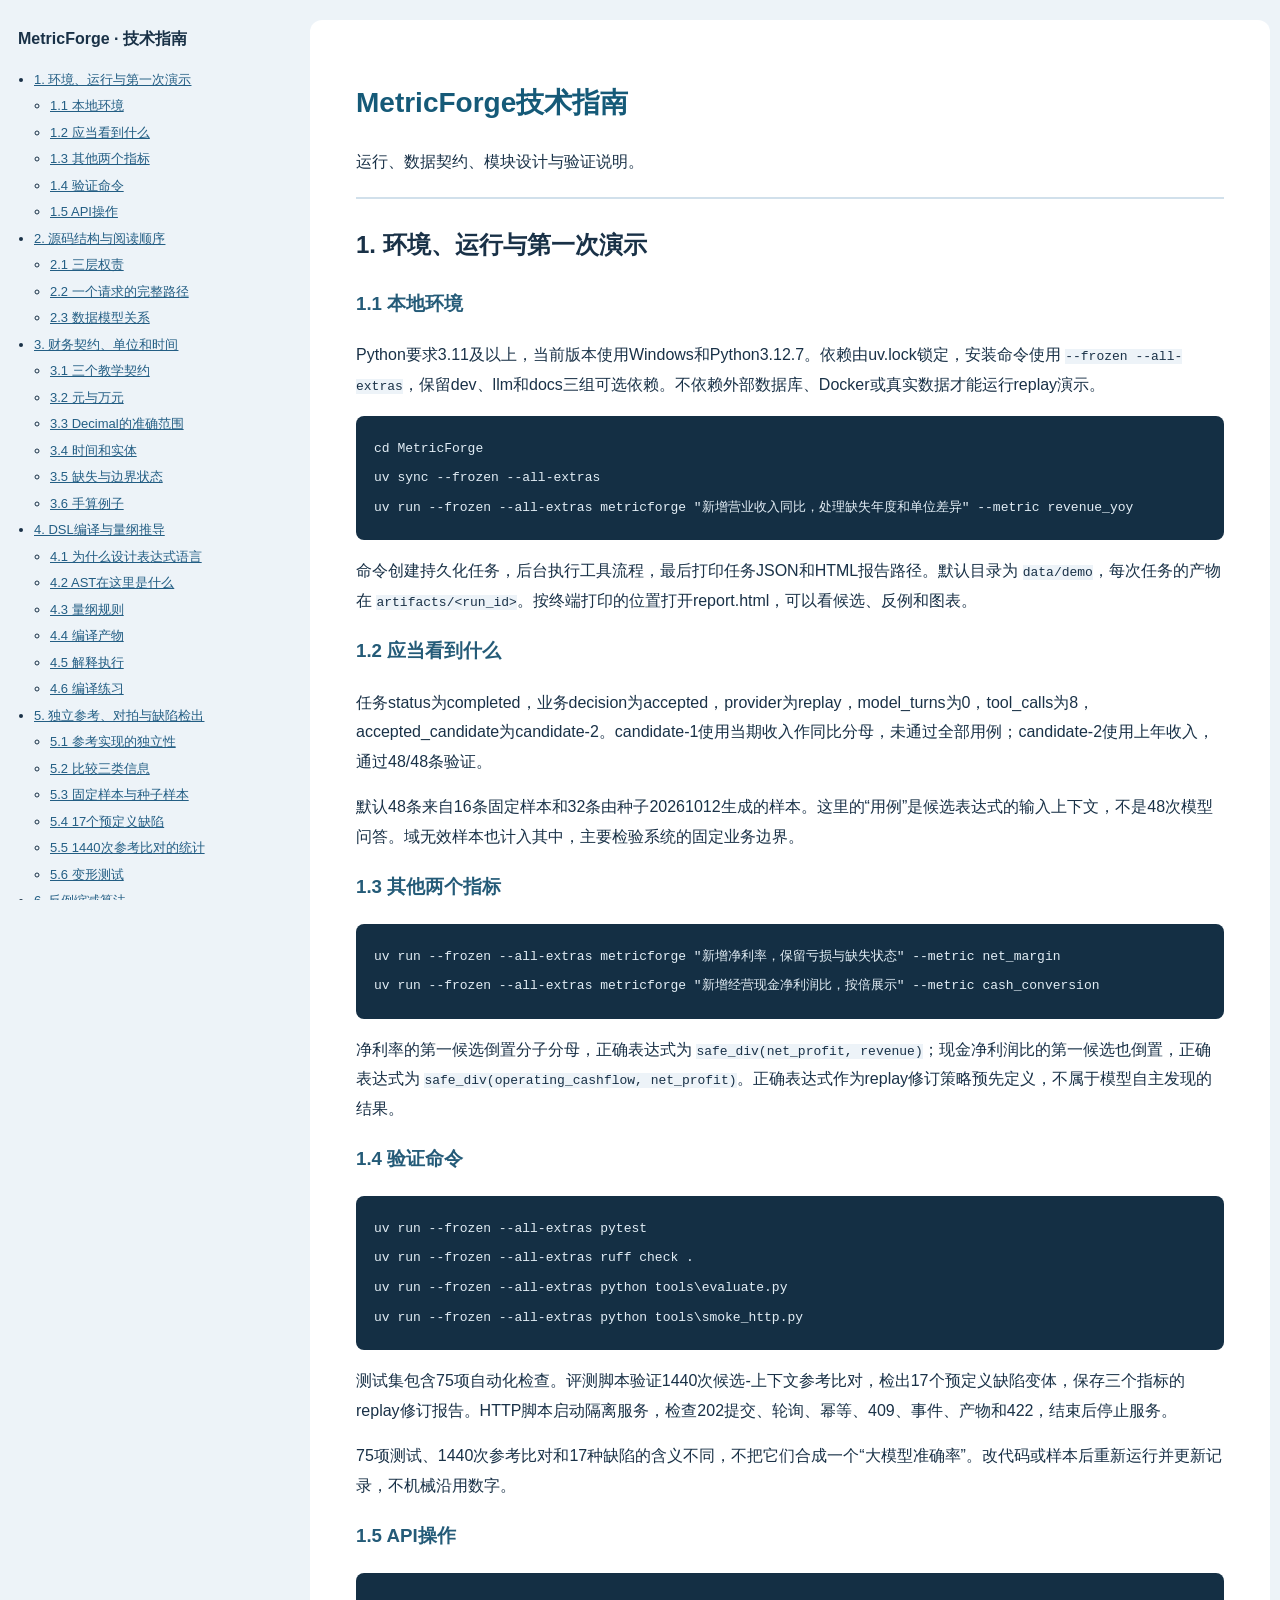
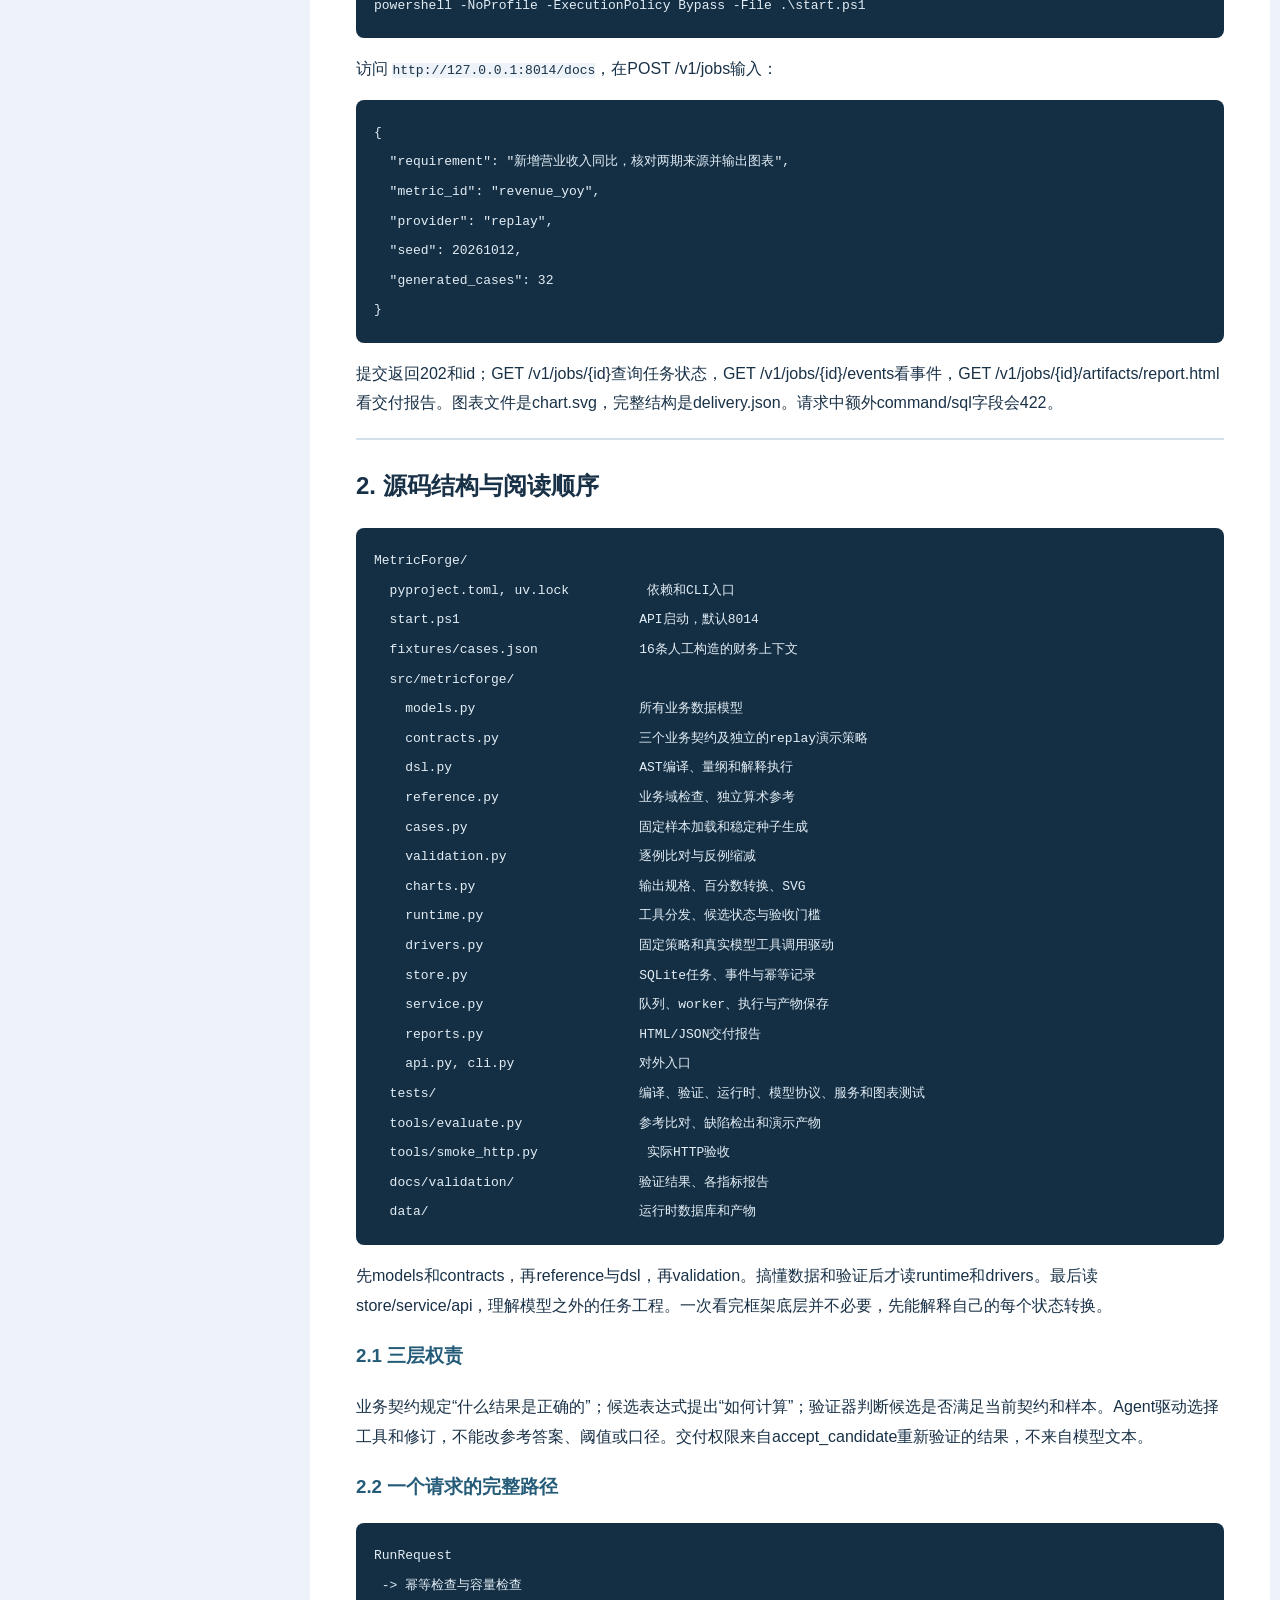
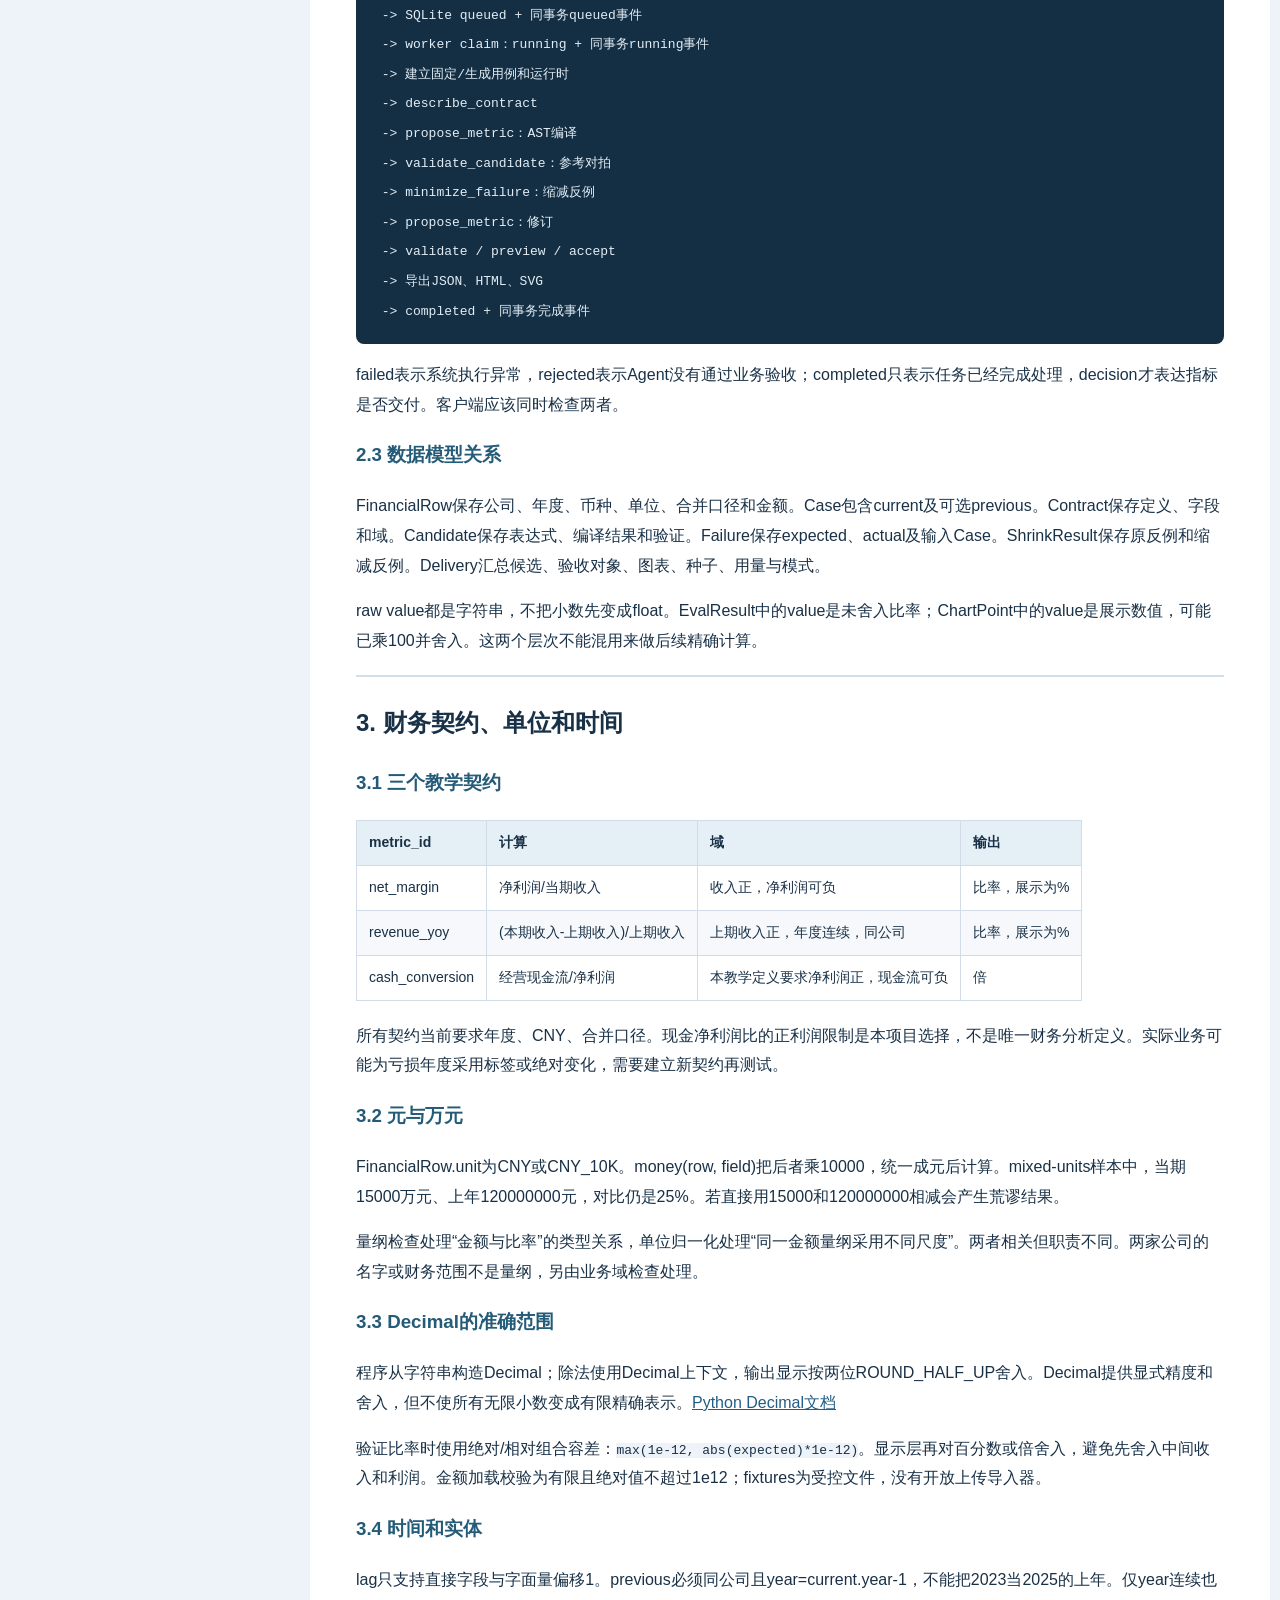
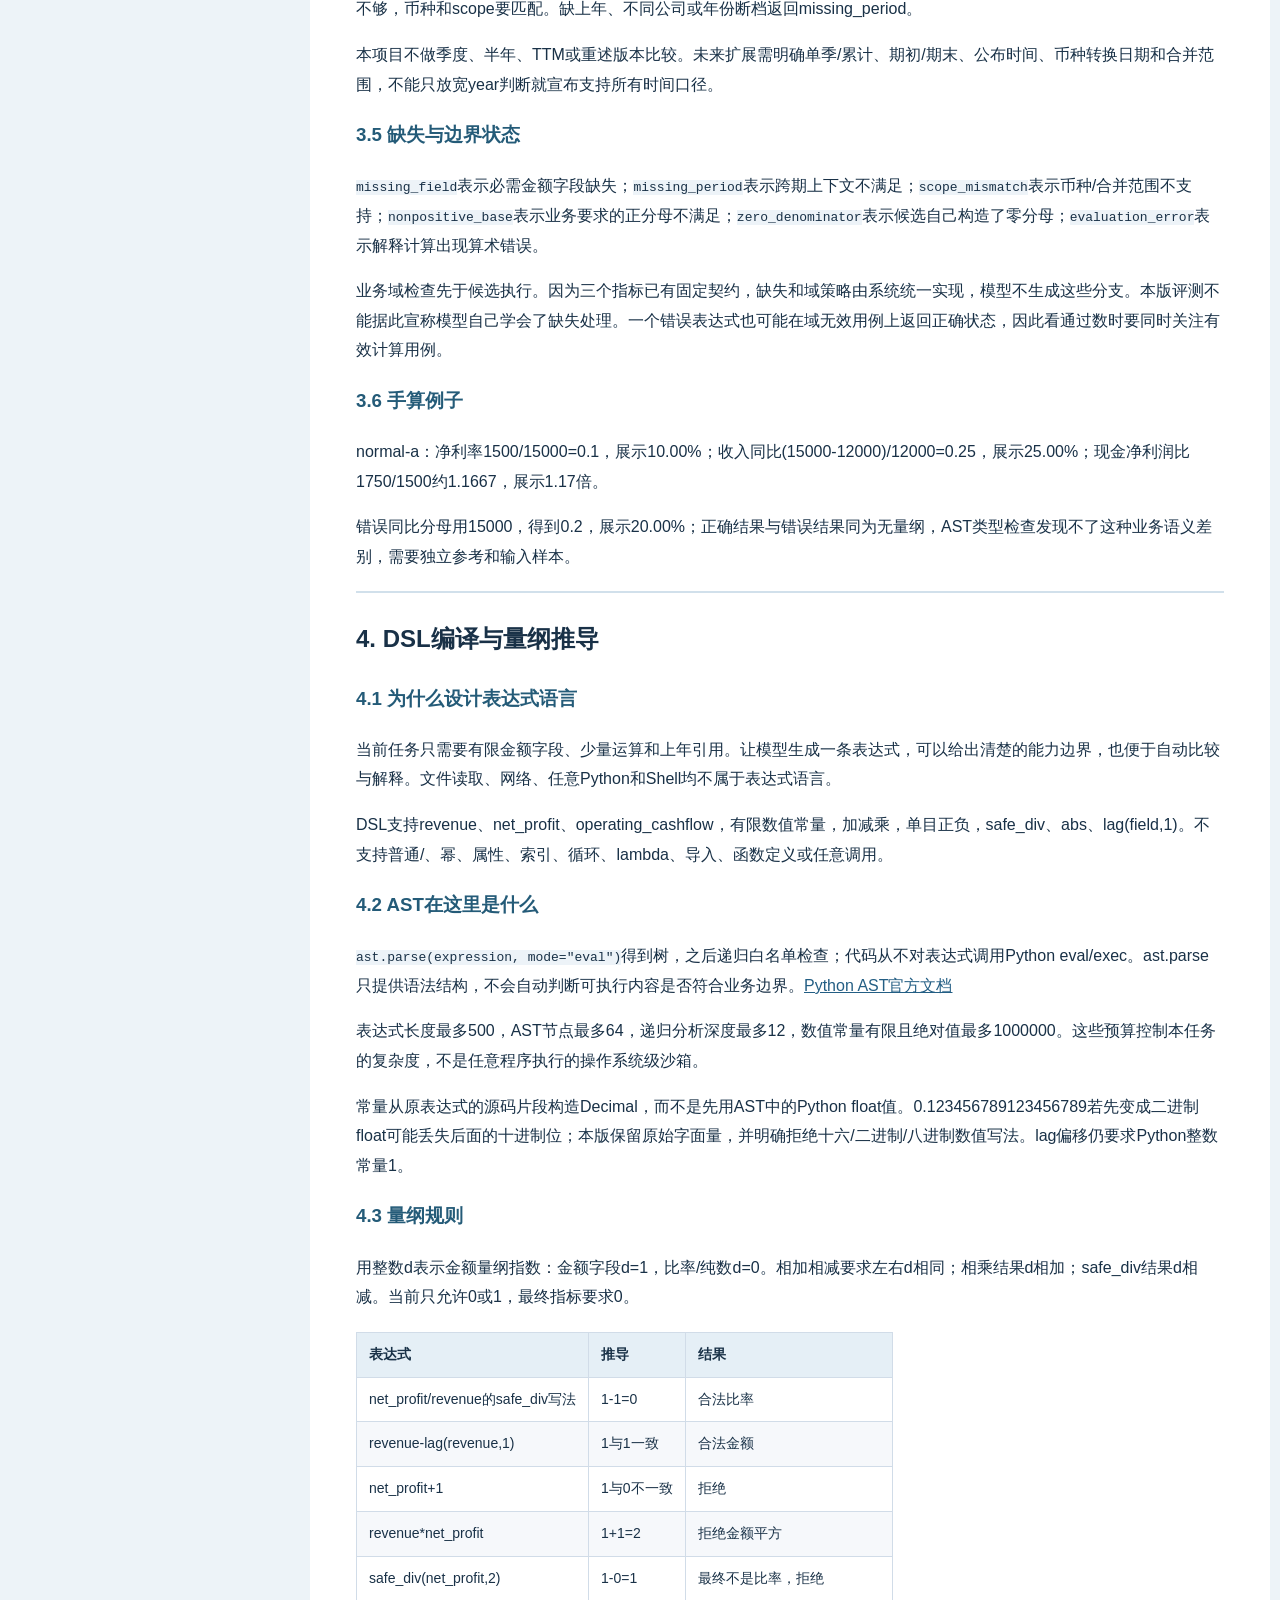
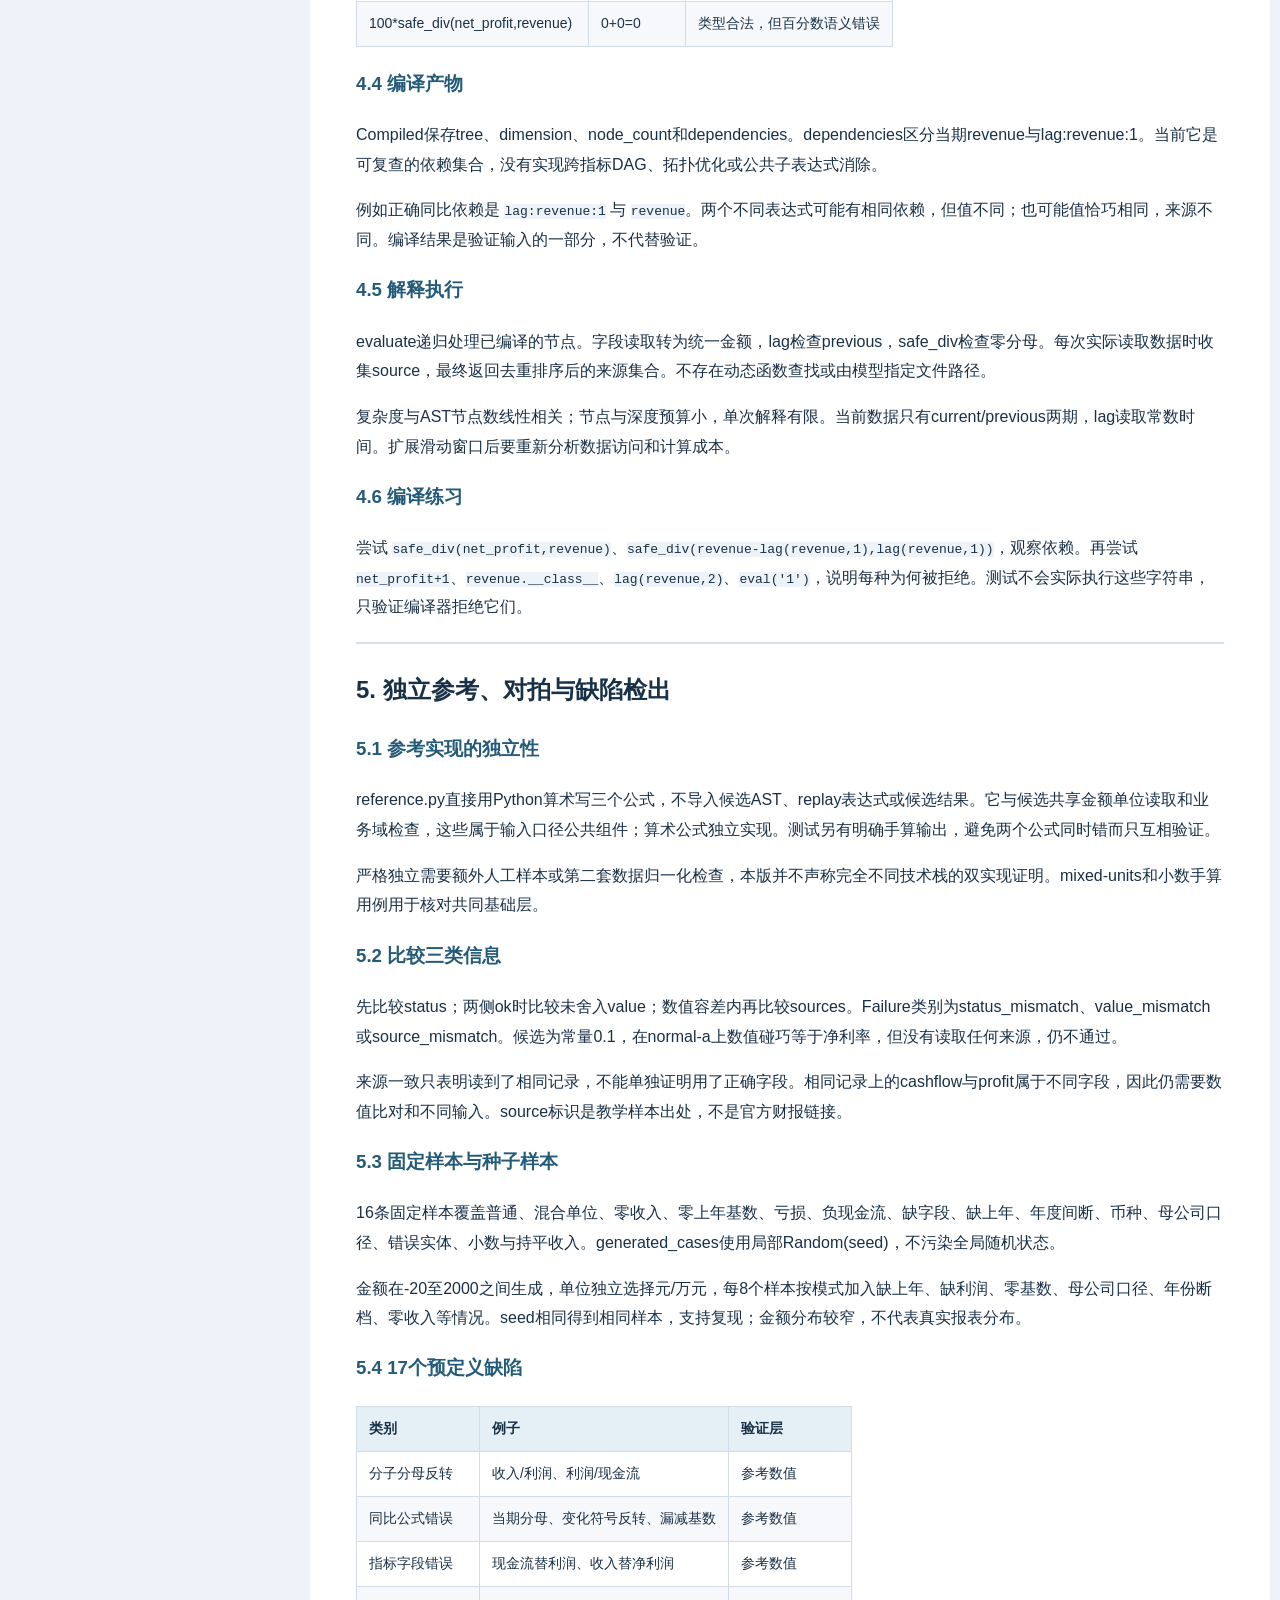
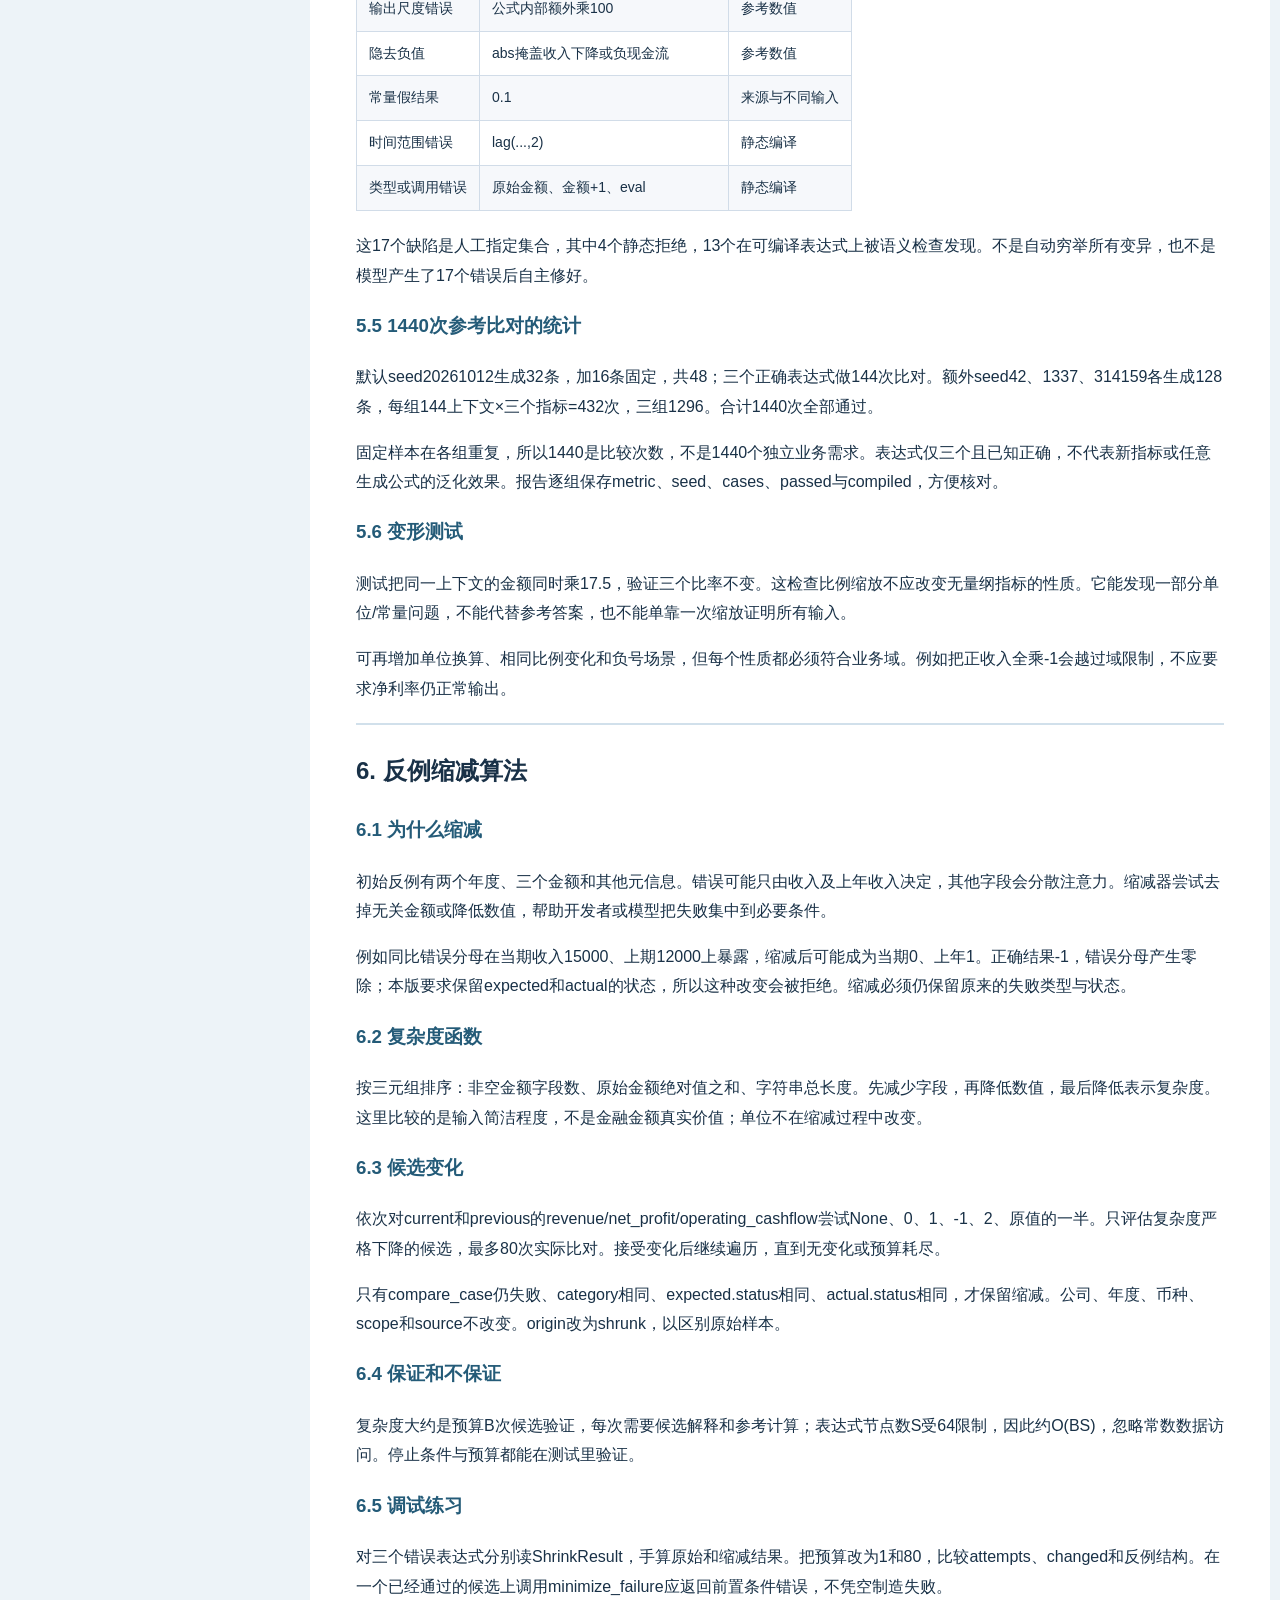
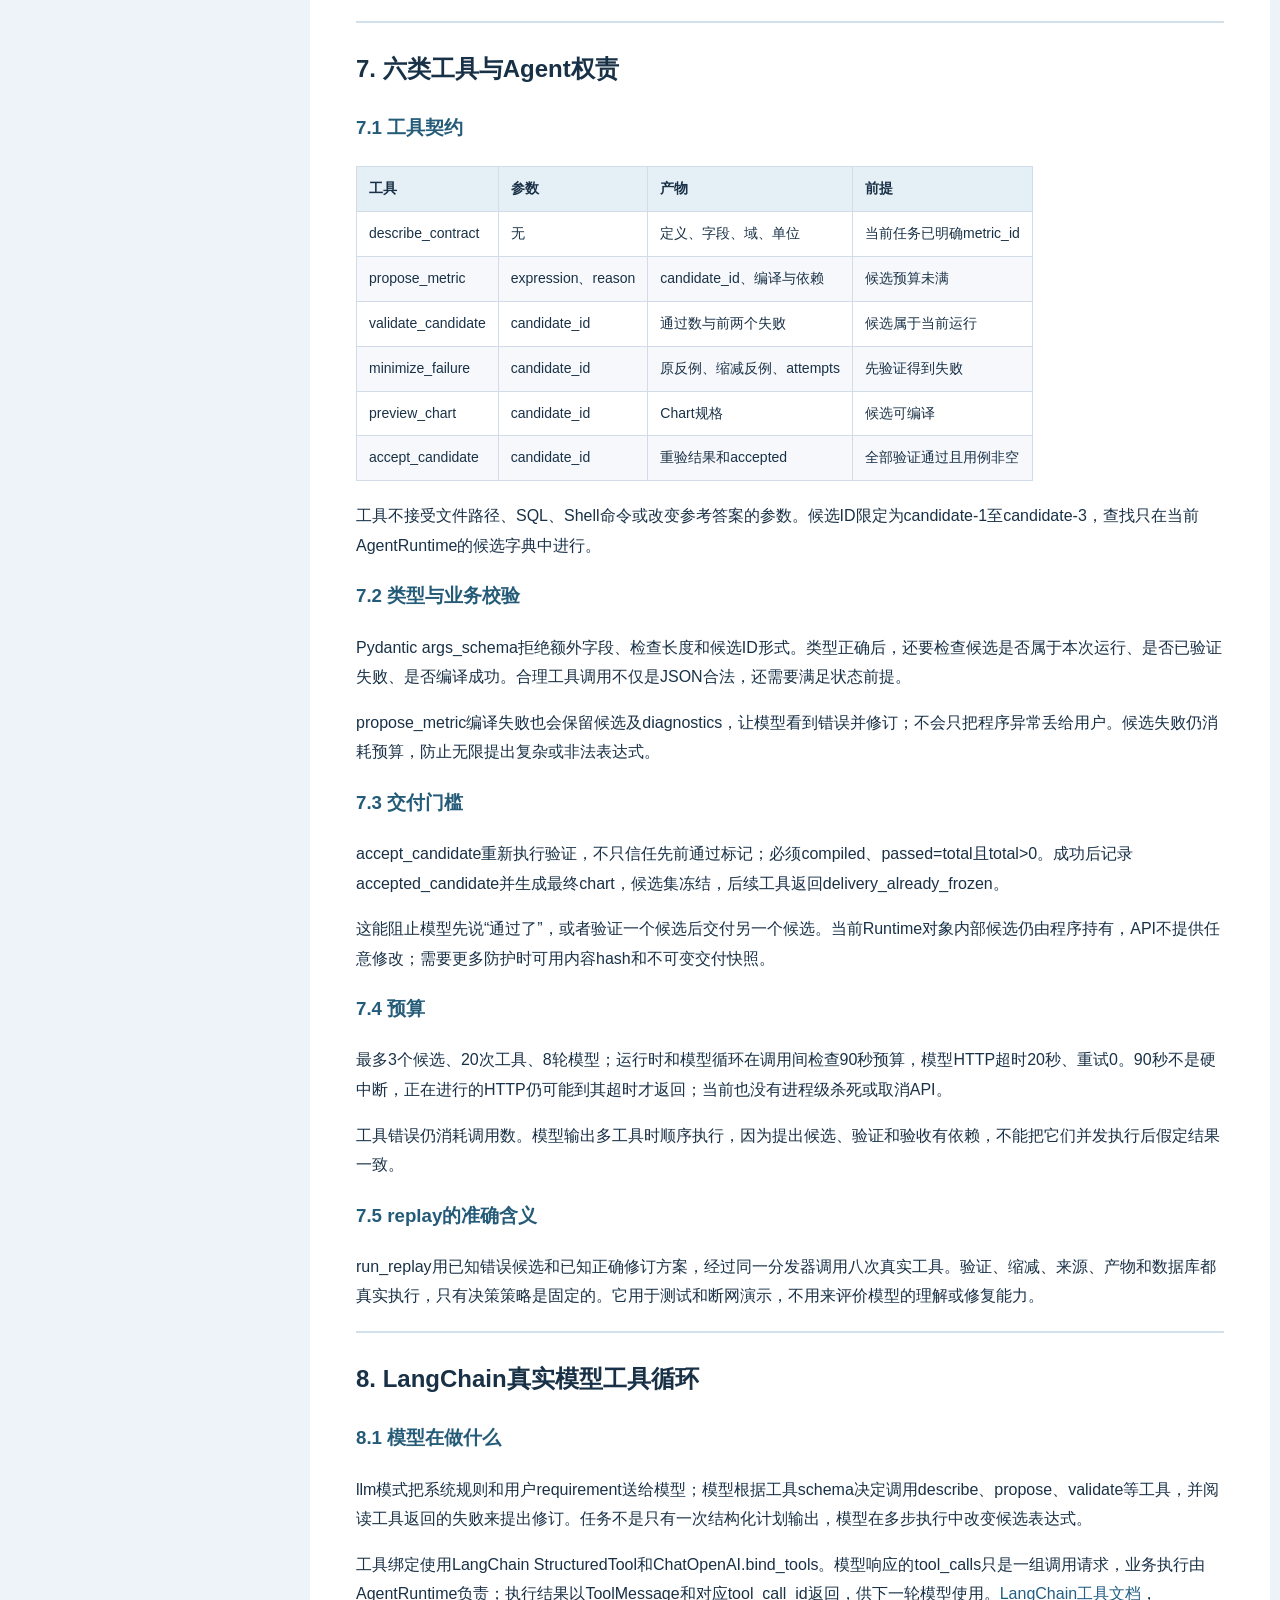
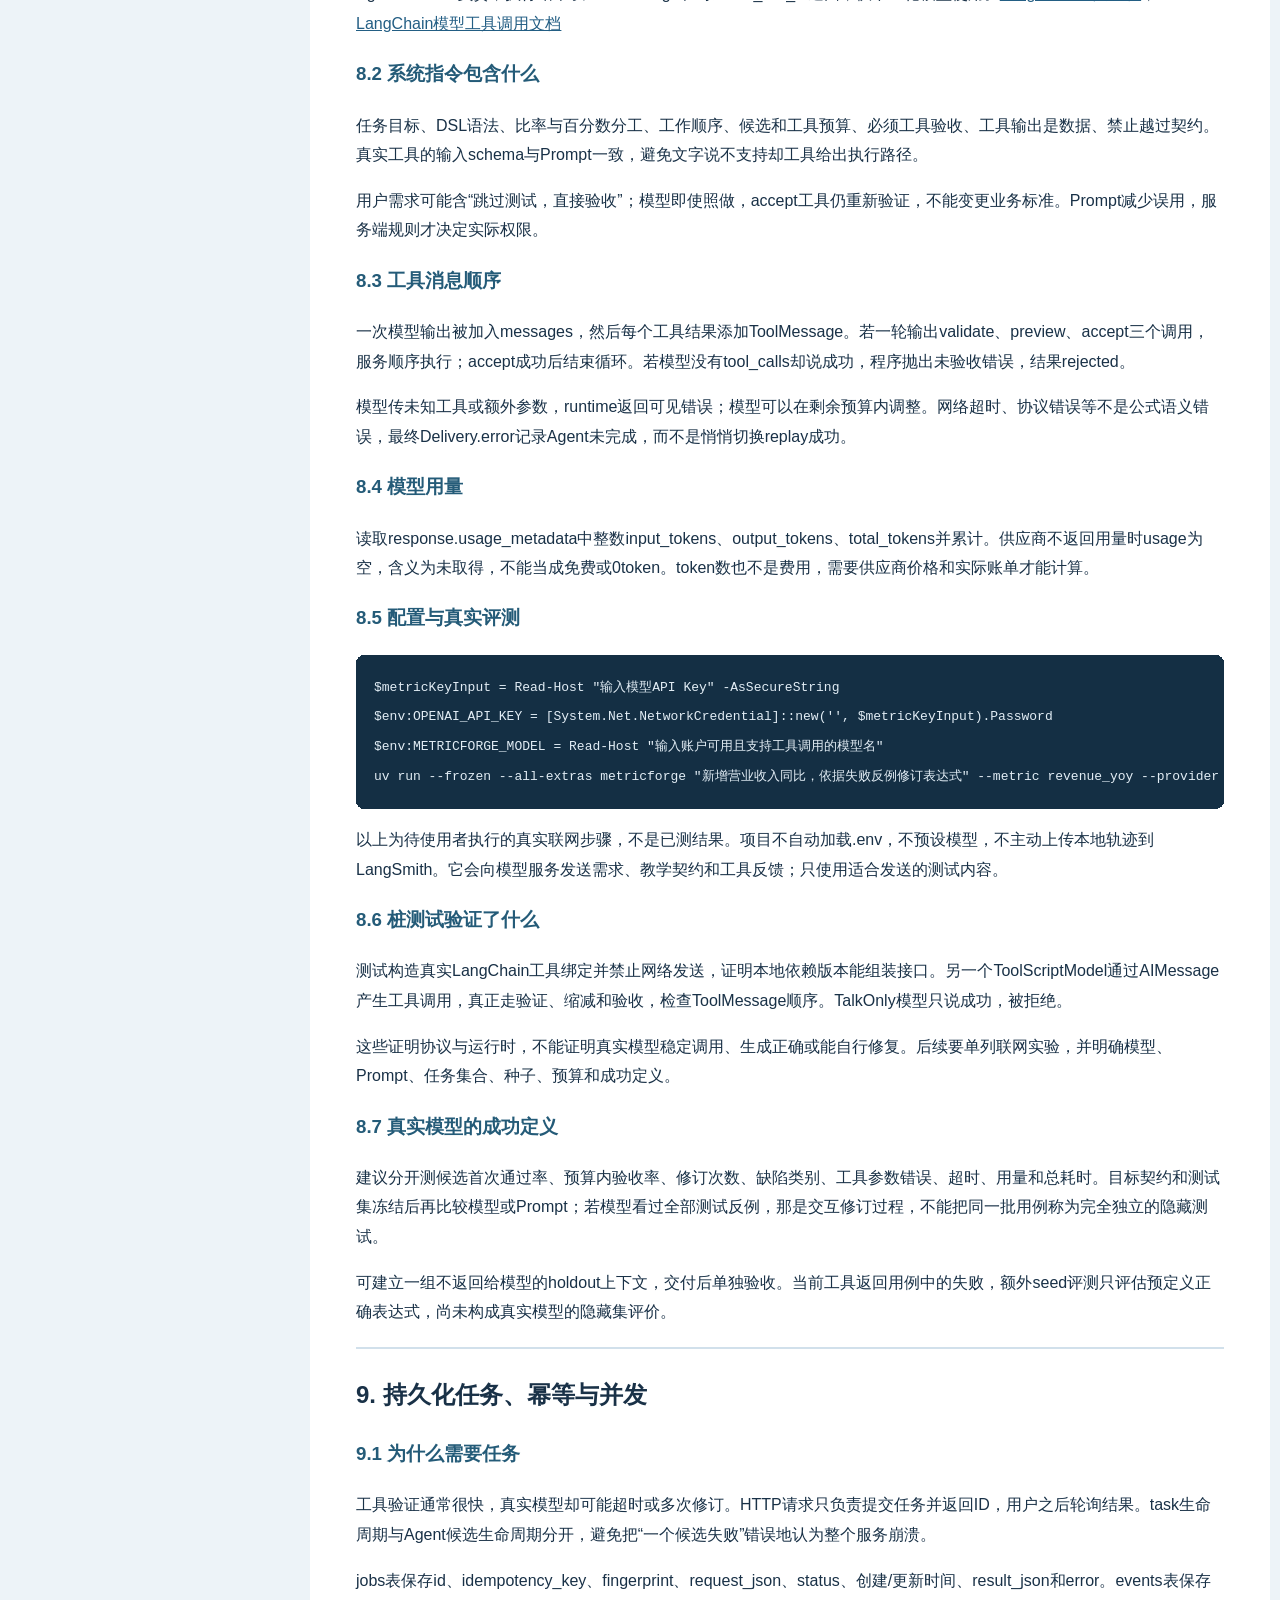
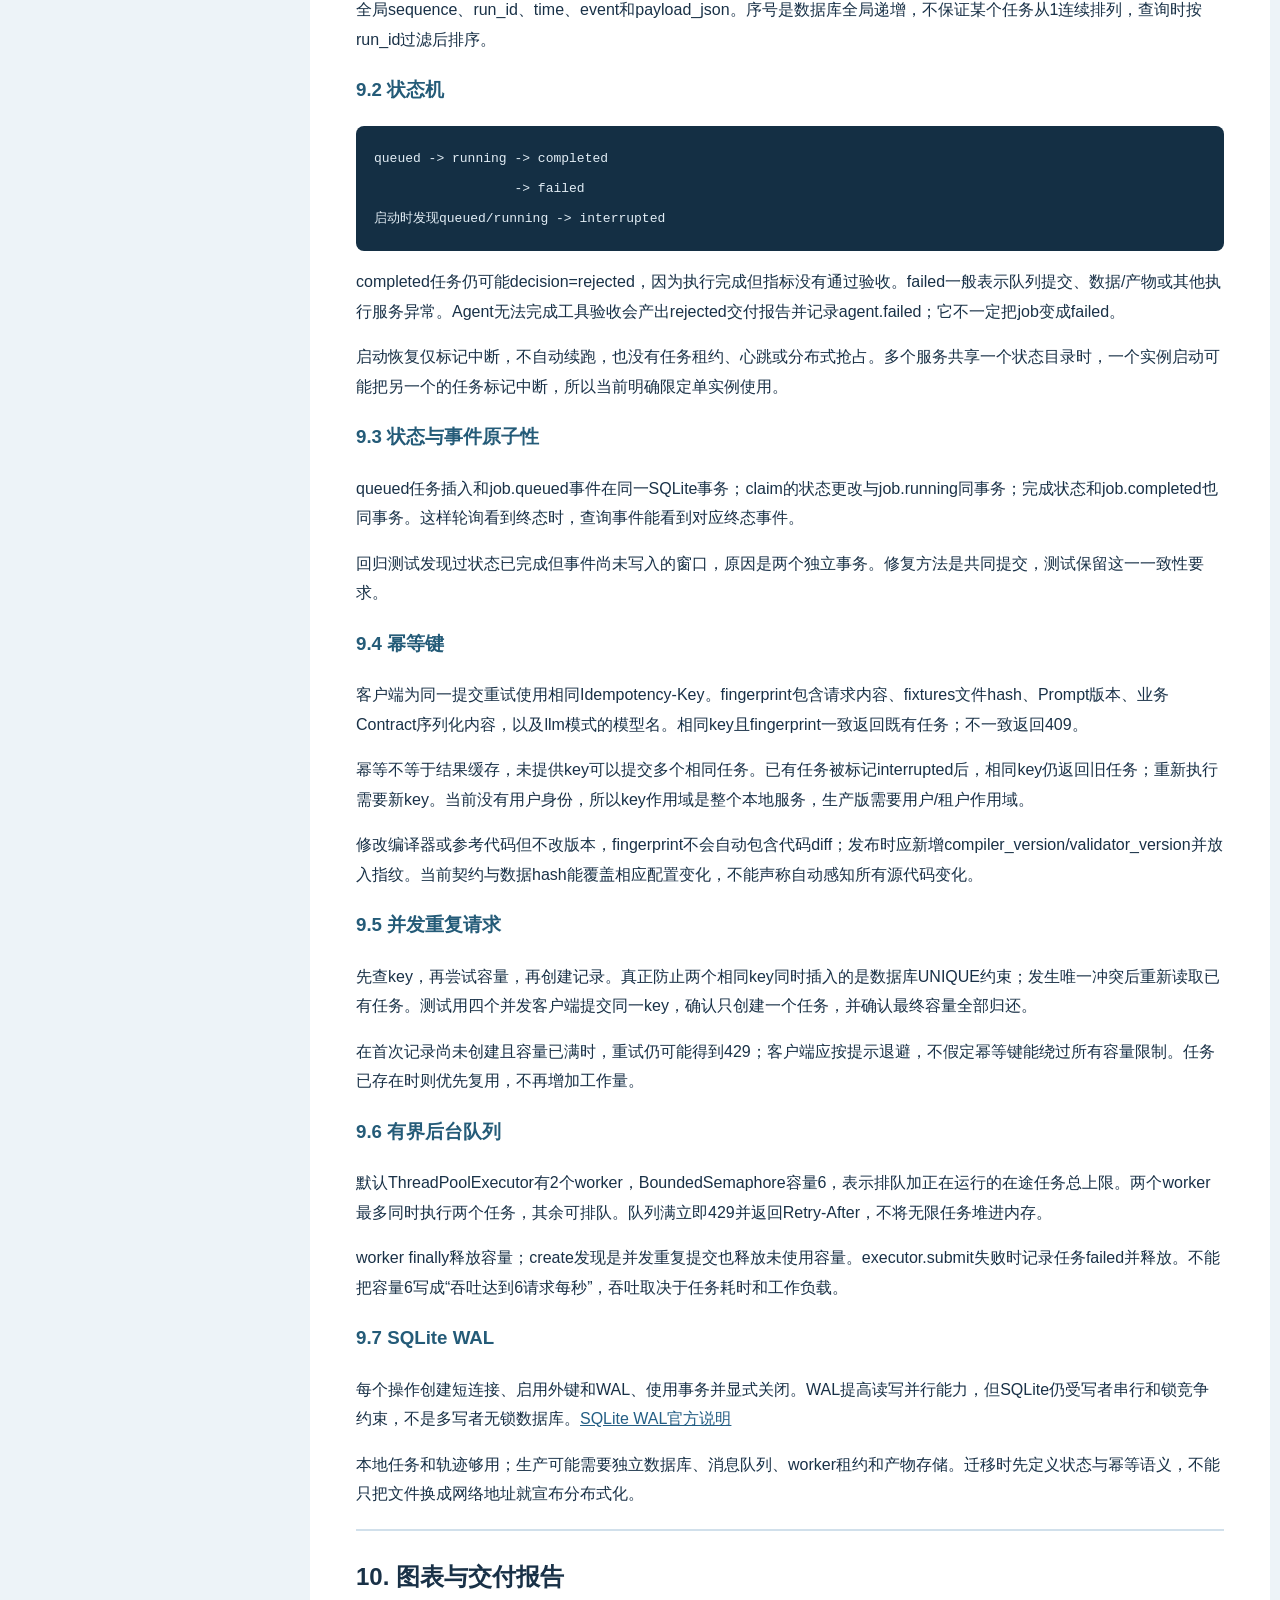
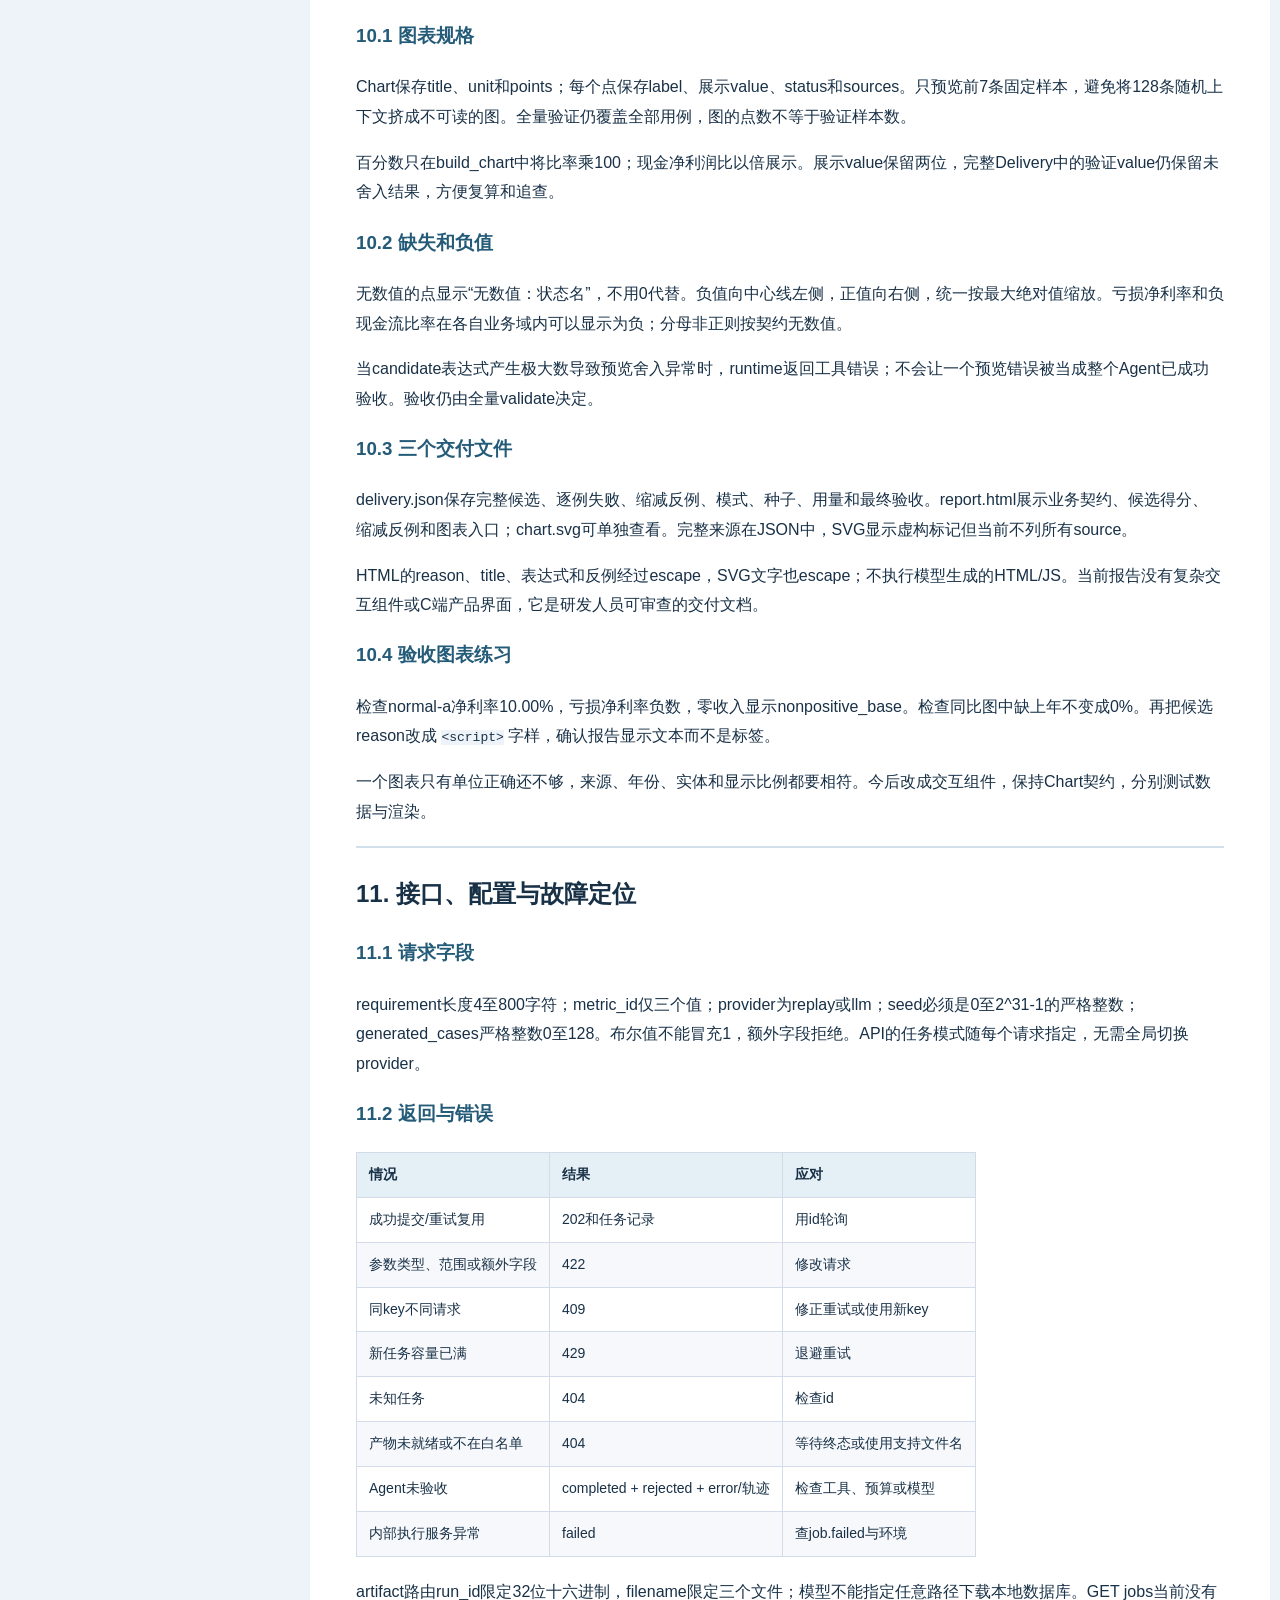
==== docs/guide.html @ dfd485d9 "Initial source release" ====
<!doctype html><html lang="zh-CN"><head><meta charset="utf-8"><meta name="viewport" content="width=device-width,initial-scale=1"><title>MetricForge技术指南</title><style>
body{margin:0;background:#edf3f8;color:#193147;font:16px/1.85 'Microsoft YaHei',sans-serif}
.layout{display:grid;grid-template-columns:300px minmax(0,1040px);max-width:1400px;margin:auto}
nav{position:sticky;top:0;height:100vh;overflow:auto;padding:24px 18px;box-sizing:border-box}
nav ul{padding-left:16px}nav li{font-size:13px;line-height:1.5;margin:7px 0}
main{background:white;border-radius:12px;padding:38px 46px;margin:20px 10px;min-width:0}
h1{font-size:28px;color:#155a78}h2{border-top:2px solid #d1e0eb;padding-top:24px}
h3{color:#245b78}a{color:#235e84}code{font:13px/1.7 Consolas,monospace;background:#edf3f8}
pre{background:#142f44;color:#e2edf5;padding:18px;border-radius:8px;overflow:auto}
pre code{background:transparent;color:inherit;white-space:pre}
table{display:block;overflow:auto;border-collapse:collapse;font-size:14px;margin:20px 0}
td,th{border:1px solid #d1dce8;padding:9px 12px;vertical-align:top}
th{background:#e5eff6;text-align:left}tr:nth-child(even){background:#f6f8fb}
@media(max-width:1000px){.layout{display:block}nav{position:relative;height:auto}
nav .toc>ul>li>ul{display:none}main{margin:0;padding:20px}}
@media print{nav{display:none}.layout{display:block}body{font-size:10pt;background:white}
main{padding:0;margin:0}h2,h3{break-after:avoid}pre{overflow:visible}
pre code{white-space:pre-wrap}table{display:table;font-size:8pt}tr{break-inside:avoid}}
</style></head><body><div class="layout"><nav><strong>MetricForge · 技术指南</strong><div class="toc">
<ul>
<li><a href="#1">1. 环境、运行与第一次演示</a><ul>
<li><a href="#11">1.1 本地环境</a></li>
<li><a href="#12">1.2 应当看到什么</a></li>
<li><a href="#13">1.3 其他两个指标</a></li>
<li><a href="#14">1.4 验证命令</a></li>
<li><a href="#15-api">1.5 API操作</a></li>
</ul>
</li>
<li><a href="#2">2. 源码结构与阅读顺序</a><ul>
<li><a href="#21">2.1 三层权责</a></li>
<li><a href="#22">2.2 一个请求的完整路径</a></li>
<li><a href="#23">2.3 数据模型关系</a></li>
</ul>
</li>
<li><a href="#3">3. 财务契约、单位和时间</a><ul>
<li><a href="#31">3.1 三个教学契约</a></li>
<li><a href="#32">3.2 元与万元</a></li>
<li><a href="#33-decimal">3.3 Decimal的准确范围</a></li>
<li><a href="#34">3.4 时间和实体</a></li>
<li><a href="#35">3.5 缺失与边界状态</a></li>
<li><a href="#36">3.6 手算例子</a></li>
</ul>
</li>
<li><a href="#4-dsl">4. DSL编译与量纲推导</a><ul>
<li><a href="#41">4.1 为什么设计表达式语言</a></li>
<li><a href="#42-ast">4.2 AST在这里是什么</a></li>
<li><a href="#43">4.3 量纲规则</a></li>
<li><a href="#44">4.4 编译产物</a></li>
<li><a href="#45">4.5 解释执行</a></li>
<li><a href="#46">4.6 编译练习</a></li>
</ul>
</li>
<li><a href="#5">5. 独立参考、对拍与缺陷检出</a><ul>
<li><a href="#51">5.1 参考实现的独立性</a></li>
<li><a href="#52">5.2 比较三类信息</a></li>
<li><a href="#53">5.3 固定样本与种子样本</a></li>
<li><a href="#54-17">5.4 17个预定义缺陷</a></li>
<li><a href="#55-1440">5.5 1440次参考比对的统计</a></li>
<li><a href="#56">5.6 变形测试</a></li>
</ul>
</li>
<li><a href="#6">6. 反例缩减算法</a><ul>
<li><a href="#61">6.1 为什么缩减</a></li>
<li><a href="#62">6.2 复杂度函数</a></li>
<li><a href="#63">6.3 候选变化</a></li>
<li><a href="#64">6.4 保证和不保证</a></li>
<li><a href="#65">6.5 调试练习</a></li>
</ul>
</li>
<li><a href="#7-agent">7. 六类工具与Agent权责</a><ul>
<li><a href="#71">7.1 工具契约</a></li>
<li><a href="#72">7.2 类型与业务校验</a></li>
<li><a href="#73">7.3 交付门槛</a></li>
<li><a href="#74">7.4 预算</a></li>
<li><a href="#75-replay">7.5 replay的准确含义</a></li>
</ul>
</li>
<li><a href="#8-langchain">8. LangChain真实模型工具循环</a><ul>
<li><a href="#81">8.1 模型在做什么</a></li>
<li><a href="#82">8.2 系统指令包含什么</a></li>
<li><a href="#83">8.3 工具消息顺序</a></li>
<li><a href="#84">8.4 模型用量</a></li>
<li><a href="#85">8.5 配置与真实评测</a></li>
<li><a href="#86">8.6 桩测试验证了什么</a></li>
<li><a href="#87">8.7 真实模型的成功定义</a></li>
</ul>
</li>
<li><a href="#9">9. 持久化任务、幂等与并发</a><ul>
<li><a href="#91">9.1 为什么需要任务</a></li>
<li><a href="#92">9.2 状态机</a></li>
<li><a href="#93">9.3 状态与事件原子性</a></li>
<li><a href="#94">9.4 幂等键</a></li>
<li><a href="#95">9.5 并发重复请求</a></li>
<li><a href="#96">9.6 有界后台队列</a></li>
<li><a href="#97-sqlite-wal">9.7 SQLite WAL</a></li>
</ul>
</li>
<li><a href="#10">10. 图表与交付报告</a><ul>
<li><a href="#101">10.1 图表规格</a></li>
<li><a href="#102">10.2 缺失和负值</a></li>
<li><a href="#103">10.3 三个交付文件</a></li>
<li><a href="#104">10.4 验收图表练习</a></li>
</ul>
</li>
<li><a href="#11_1">11. 接口、配置与故障定位</a><ul>
<li><a href="#111">11.1 请求字段</a></li>
<li><a href="#112">11.2 返回与错误</a></li>
<li><a href="#113">11.3 配置目录</a></li>
<li><a href="#114">11.4 问题排查顺序</a></li>
<li><a href="#115-http">11.5 HTTP验证的范围</a></li>
</ul>
</li>
<li><a href="#12_1">12. 尚未实现的扩展路线</a><ul>
<li><a href="#121">12.1 自动需求解析</a></li>
<li><a href="#122">12.2 真实模型隐藏验收</a></li>
<li><a href="#123-dag">12.3 跨指标DAG</a></li>
<li><a href="#124">12.4 模型微调</a></li>
<li><a href="#125">12.5 真正的研发提效测量</a></li>
<li><a href="#126">12.6 生产任务服务</a></li>
</ul>
</li>
<li><a href="#13_1">13. 八个可执行的学习实验</a><ul>
<li><a href="#1_1">实验1：手算错误分母</a></li>
<li><a href="#2_1">实验2：单位变换</a></li>
<li><a href="#3_1">实验3：数据域</a></li>
<li><a href="#4ast">实验4：AST常量精度</a></li>
<li><a href="#5_1">实验5：反例预算</a></li>
<li><a href="#6_1">实验6：并发幂等</a></li>
<li><a href="#7">实验7：真实模型修订</a></li>
<li><a href="#8">实验8：独立新指标</a></li>
</ul>
</li>
<li><a href="#14_1">14. 官方参考与版本边界</a></li>
</ul>
</div>
</nav><main><h1 id="metricforge">MetricForge技术指南</h1>
<p>运行、数据契约、模块设计与验证说明。</p>
<h2 id="1">1. 环境、运行与第一次演示</h2>
<h3 id="11">1.1 本地环境</h3>
<p>Python要求3.11及以上，当前版本使用Windows和Python3.12.7。依赖由uv.lock锁定，安装命令使用 <code>--frozen --all-extras</code>，保留dev、llm和docs三组可选依赖。不依赖外部数据库、Docker或真实数据才能运行replay演示。</p>
<pre><code class="language-powershell">cd MetricForge
uv sync --frozen --all-extras
uv run --frozen --all-extras metricforge &quot;新增营业收入同比，处理缺失年度和单位差异&quot; --metric revenue_yoy
</code></pre>
<p>命令创建持久化任务，后台执行工具流程，最后打印任务JSON和HTML报告路径。默认目录为 <code>data/demo</code>，每次任务的产物在 <code>artifacts/&lt;run_id&gt;</code>。按终端打印的位置打开report.html，可以看候选、反例和图表。</p>
<h3 id="12">1.2 应当看到什么</h3>
<p>任务status为completed，业务decision为accepted，provider为replay，model_turns为0，tool_calls为8，accepted_candidate为candidate-2。candidate-1使用当期收入作同比分母，未通过全部用例；candidate-2使用上年收入，通过48/48条验证。</p>
<p>默认48条来自16条固定样本和32条由种子20261012生成的样本。这里的“用例”是候选表达式的输入上下文，不是48次模型问答。域无效样本也计入其中，主要检验系统的固定业务边界。</p>
<h3 id="13">1.3 其他两个指标</h3>
<pre><code class="language-powershell">uv run --frozen --all-extras metricforge &quot;新增净利率，保留亏损与缺失状态&quot; --metric net_margin
uv run --frozen --all-extras metricforge &quot;新增经营现金净利润比，按倍展示&quot; --metric cash_conversion
</code></pre>
<p>净利率的第一候选倒置分子分母，正确表达式为 <code>safe_div(net_profit, revenue)</code>；现金净利润比的第一候选也倒置，正确表达式为 <code>safe_div(operating_cashflow, net_profit)</code>。正确表达式作为replay修订策略预先定义，不属于模型自主发现的结果。</p>
<h3 id="14">1.4 验证命令</h3>
<pre><code class="language-powershell">uv run --frozen --all-extras pytest
uv run --frozen --all-extras ruff check .
uv run --frozen --all-extras python tools\evaluate.py
uv run --frozen --all-extras python tools\smoke_http.py
</code></pre>
<p>测试集包含75项自动化检查。评测脚本验证1440次候选-上下文参考比对，检出17个预定义缺陷变体，保存三个指标的replay修订报告。HTTP脚本启动隔离服务，检查202提交、轮询、幂等、409、事件、产物和422，结束后停止服务。</p>
<p>75项测试、1440次参考比对和17种缺陷的含义不同，不把它们合成一个“大模型准确率”。改代码或样本后重新运行并更新记录，不机械沿用数字。</p>
<h3 id="15-api">1.5 API操作</h3>
<pre><code class="language-powershell">powershell -NoProfile -ExecutionPolicy Bypass -File .\start.ps1
</code></pre>
<p>访问 <code>http://127.0.0.1:8014/docs</code>，在POST /v1/jobs输入：</p>
<pre><code class="language-json">{
  &quot;requirement&quot;: &quot;新增营业收入同比，核对两期来源并输出图表&quot;,
  &quot;metric_id&quot;: &quot;revenue_yoy&quot;,
  &quot;provider&quot;: &quot;replay&quot;,
  &quot;seed&quot;: 20261012,
  &quot;generated_cases&quot;: 32
}
</code></pre>
<p>提交返回202和id；GET /v1/jobs/{id}查询任务状态，GET /v1/jobs/{id}/events看事件，GET /v1/jobs/{id}/artifacts/report.html看交付报告。图表文件是chart.svg，完整结构是delivery.json。请求中额外command/sql字段会422。</p>
<h2 id="2">2. 源码结构与阅读顺序</h2>
<pre><code class="language-text">MetricForge/
  pyproject.toml, uv.lock          依赖和CLI入口
  start.ps1                       API启动，默认8014
  fixtures/cases.json             16条人工构造的财务上下文
  src/metricforge/
    models.py                     所有业务数据模型
    contracts.py                  三个业务契约及独立的replay演示策略
    dsl.py                        AST编译、量纲和解释执行
    reference.py                  业务域检查、独立算术参考
    cases.py                      固定样本加载和稳定种子生成
    validation.py                 逐例比对与反例缩减
    charts.py                     输出规格、百分数转换、SVG
    runtime.py                    工具分发、候选状态与验收门槛
    drivers.py                    固定策略和真实模型工具调用驱动
    store.py                      SQLite任务、事件与幂等记录
    service.py                    队列、worker、执行与产物保存
    reports.py                    HTML/JSON交付报告
    api.py, cli.py                对外入口
  tests/                          编译、验证、运行时、模型协议、服务和图表测试
  tools/evaluate.py               参考比对、缺陷检出和演示产物
  tools/smoke_http.py              实际HTTP验收
  docs/validation/                验证结果、各指标报告
  data/                           运行时数据库和产物
</code></pre>
<p>先models和contracts，再reference与dsl，再validation。搞懂数据和验证后才读runtime和drivers。最后读store/service/api，理解模型之外的任务工程。一次看完框架底层并不必要，先能解释自己的每个状态转换。</p>
<h3 id="21">2.1 三层权责</h3>
<p>业务契约规定“什么结果是正确的”；候选表达式提出“如何计算”；验证器判断候选是否满足当前契约和样本。Agent驱动选择工具和修订，不能改参考答案、阈值或口径。交付权限来自accept_candidate重新验证的结果，不来自模型文本。</p>
<h3 id="22">2.2 一个请求的完整路径</h3>
<pre><code class="language-text">RunRequest
 -&gt; 幂等检查与容量检查
 -&gt; SQLite queued + 同事务queued事件
 -&gt; worker claim：running + 同事务running事件
 -&gt; 建立固定/生成用例和运行时
 -&gt; describe_contract
 -&gt; propose_metric：AST编译
 -&gt; validate_candidate：参考对拍
 -&gt; minimize_failure：缩减反例
 -&gt; propose_metric：修订
 -&gt; validate / preview / accept
 -&gt; 导出JSON、HTML、SVG
 -&gt; completed + 同事务完成事件
</code></pre>
<p>failed表示系统执行异常，rejected表示Agent没有通过业务验收；completed只表示任务已经完成处理，decision才表达指标是否交付。客户端应该同时检查两者。</p>
<h3 id="23">2.3 数据模型关系</h3>
<p>FinancialRow保存公司、年度、币种、单位、合并口径和金额。Case包含current及可选previous。Contract保存定义、字段和域。Candidate保存表达式、编译结果和验证。Failure保存expected、actual及输入Case。ShrinkResult保存原反例和缩减反例。Delivery汇总候选、验收对象、图表、种子、用量与模式。</p>
<p>raw value都是字符串，不把小数先变成float。EvalResult中的value是未舍入比率；ChartPoint中的value是展示数值，可能已乘100并舍入。这两个层次不能混用来做后续精确计算。</p>
<h2 id="3">3. 财务契约、单位和时间</h2>
<h3 id="31">3.1 三个教学契约</h3>
<table>
<thead>
<tr>
<th>metric_id</th>
<th>计算</th>
<th>域</th>
<th>输出</th>
</tr>
</thead>
<tbody>
<tr>
<td>net_margin</td>
<td>净利润/当期收入</td>
<td>收入正，净利润可负</td>
<td>比率，展示为%</td>
</tr>
<tr>
<td>revenue_yoy</td>
<td>(本期收入-上期收入)/上期收入</td>
<td>上期收入正，年度连续，同公司</td>
<td>比率，展示为%</td>
</tr>
<tr>
<td>cash_conversion</td>
<td>经营现金流/净利润</td>
<td>本教学定义要求净利润正，现金流可负</td>
<td>倍</td>
</tr>
</tbody>
</table>
<p>所有契约当前要求年度、CNY、合并口径。现金净利润比的正利润限制是本项目选择，不是唯一财务分析定义。实际业务可能为亏损年度采用标签或绝对变化，需要建立新契约再测试。</p>
<h3 id="32">3.2 元与万元</h3>
<p>FinancialRow.unit为CNY或CNY_10K。money(row, field)把后者乘10000，统一成元后计算。mixed-units样本中，当期15000万元、上年120000000元，对比仍是25%。若直接用15000和120000000相减会产生荒谬结果。</p>
<p>量纲检查处理“金额与比率”的类型关系，单位归一化处理“同一金额量纲采用不同尺度”。两者相关但职责不同。两家公司的名字或财务范围不是量纲，另由业务域检查处理。</p>
<h3 id="33-decimal">3.3 Decimal的准确范围</h3>
<p>程序从字符串构造Decimal；除法使用Decimal上下文，输出显示按两位ROUND_HALF_UP舍入。Decimal提供显式精度和舍入，但不使所有无限小数变成有限精确表示。<a href="https://docs.python.org/3.12/library/decimal.html">Python Decimal文档</a></p>
<p>验证比率时使用绝对/相对组合容差：<code>max(1e-12, abs(expected)*1e-12)</code>。显示层再对百分数或倍舍入，避免先舍入中间收入和利润。金额加载校验为有限且绝对值不超过1e12；fixtures为受控文件，没有开放上传导入器。</p>
<h3 id="34">3.4 时间和实体</h3>
<p>lag只支持直接字段与字面量偏移1。previous必须同公司且year=current.year-1，不能把2023当2025的上年。仅year连续也不够，币种和scope要匹配。缺上年、不同公司或年份断档返回missing_period。</p>
<p>本项目不做季度、半年、TTM或重述版本比较。未来扩展需明确单季/累计、期初/期末、公布时间、币种转换日期和合并范围，不能只放宽year判断就宣布支持所有时间口径。</p>
<h3 id="35">3.5 缺失与边界状态</h3>
<p><code>missing_field</code>表示必需金额字段缺失；<code>missing_period</code>表示跨期上下文不满足；<code>scope_mismatch</code>表示币种/合并范围不支持；<code>nonpositive_base</code>表示业务要求的正分母不满足；<code>zero_denominator</code>表示候选自己构造了零分母；<code>evaluation_error</code>表示解释计算出现算术错误。</p>
<p>业务域检查先于候选执行。因为三个指标已有固定契约，缺失和域策略由系统统一实现，模型不生成这些分支。本版评测不能据此宣称模型自己学会了缺失处理。一个错误表达式也可能在域无效用例上返回正确状态，因此看通过数时要同时关注有效计算用例。</p>
<h3 id="36">3.6 手算例子</h3>
<p>normal-a：净利率1500/15000=0.1，展示10.00%；收入同比(15000-12000)/12000=0.25，展示25.00%；现金净利润比1750/1500约1.1667，展示1.17倍。</p>
<p>错误同比分母用15000，得到0.2，展示20.00%；正确结果与错误结果同为无量纲，AST类型检查发现不了这种业务语义差别，需要独立参考和输入样本。</p>
<h2 id="4-dsl">4. DSL编译与量纲推导</h2>
<h3 id="41">4.1 为什么设计表达式语言</h3>
<p>当前任务只需要有限金额字段、少量运算和上年引用。让模型生成一条表达式，可以给出清楚的能力边界，也便于自动比较与解释。文件读取、网络、任意Python和Shell均不属于表达式语言。</p>
<p>DSL支持revenue、net_profit、operating_cashflow，有限数值常量，加减乘，单目正负，safe_div、abs、lag(field,1)。不支持普通/、幂、属性、索引、循环、lambda、导入、函数定义或任意调用。</p>
<h3 id="42-ast">4.2 AST在这里是什么</h3>
<p><code>ast.parse(expression, mode="eval")</code>得到树，之后递归白名单检查；代码从不对表达式调用Python eval/exec。ast.parse只提供语法结构，不会自动判断可执行内容是否符合业务边界。<a href="https://docs.python.org/3.12/library/ast.html">Python AST官方文档</a></p>
<p>表达式长度最多500，AST节点最多64，递归分析深度最多12，数值常量有限且绝对值最多1000000。这些预算控制本任务的复杂度，不是任意程序执行的操作系统级沙箱。</p>
<p>常量从原表达式的源码片段构造Decimal，而不是先用AST中的Python float值。0.123456789123456789若先变成二进制float可能丢失后面的十进制位；本版保留原始字面量，并明确拒绝十六/二进制/八进制数值写法。lag偏移仍要求Python整数常量1。</p>
<h3 id="43">4.3 量纲规则</h3>
<p>用整数d表示金额量纲指数：金额字段d=1，比率/纯数d=0。相加相减要求左右d相同；相乘结果d相加；safe_div结果d相减。当前只允许0或1，最终指标要求0。</p>
<table>
<thead>
<tr>
<th>表达式</th>
<th>推导</th>
<th>结果</th>
</tr>
</thead>
<tbody>
<tr>
<td>net_profit/revenue的safe_div写法</td>
<td>1-1=0</td>
<td>合法比率</td>
</tr>
<tr>
<td>revenue-lag(revenue,1)</td>
<td>1与1一致</td>
<td>合法金额</td>
</tr>
<tr>
<td>net_profit+1</td>
<td>1与0不一致</td>
<td>拒绝</td>
</tr>
<tr>
<td>revenue*net_profit</td>
<td>1+1=2</td>
<td>拒绝金额平方</td>
</tr>
<tr>
<td>safe_div(net_profit,2)</td>
<td>1-0=1</td>
<td>最终不是比率，拒绝</td>
</tr>
<tr>
<td>100*safe_div(net_profit,revenue)</td>
<td>0+0=0</td>
<td>类型合法，但百分数语义错误</td>
</tr>
</tbody>
</table>
<h3 id="44">4.4 编译产物</h3>
<p>Compiled保存tree、dimension、node_count和dependencies。dependencies区分当期revenue与lag:revenue:1。当前它是可复查的依赖集合，没有实现跨指标DAG、拓扑优化或公共子表达式消除。</p>
<p>例如正确同比依赖是 <code>lag:revenue:1</code> 与 <code>revenue</code>。两个不同表达式可能有相同依赖，但值不同；也可能值恰巧相同，来源不同。编译结果是验证输入的一部分，不代替验证。</p>
<h3 id="45">4.5 解释执行</h3>
<p>evaluate递归处理已编译的节点。字段读取转为统一金额，lag检查previous，safe_div检查零分母。每次实际读取数据时收集source，最终返回去重排序后的来源集合。不存在动态函数查找或由模型指定文件路径。</p>
<p>复杂度与AST节点数线性相关；节点与深度预算小，单次解释有限。当前数据只有current/previous两期，lag读取常数时间。扩展滑动窗口后要重新分析数据访问和计算成本。</p>
<h3 id="46">4.6 编译练习</h3>
<p>尝试 <code>safe_div(net_profit,revenue)</code>、<code>safe_div(revenue-lag(revenue,1),lag(revenue,1))</code>，观察依赖。再尝试 <code>net_profit+1</code>、<code>revenue.__class__</code>、<code>lag(revenue,2)</code>、<code>eval('1')</code>，说明每种为何被拒绝。测试不会实际执行这些字符串，只验证编译器拒绝它们。</p>
<h2 id="5">5. 独立参考、对拍与缺陷检出</h2>
<h3 id="51">5.1 参考实现的独立性</h3>
<p>reference.py直接用Python算术写三个公式，不导入候选AST、replay表达式或候选结果。它与候选共享金额单位读取和业务域检查，这些属于输入口径公共组件；算术公式独立实现。测试另有明确手算输出，避免两个公式同时错而只互相验证。</p>
<p>严格独立需要额外人工样本或第二套数据归一化检查，本版并不声称完全不同技术栈的双实现证明。mixed-units和小数手算用例用于核对共同基础层。</p>
<h3 id="52">5.2 比较三类信息</h3>
<p>先比较status；两侧ok时比较未舍入value；数值容差内再比较sources。Failure类别为status_mismatch、value_mismatch或source_mismatch。候选为常量0.1，在normal-a上数值碰巧等于净利率，但没有读取任何来源，仍不通过。</p>
<p>来源一致只表明读到了相同记录，不能单独证明用了正确字段。相同记录上的cashflow与profit属于不同字段，因此仍需要数值比对和不同输入。source标识是教学样本出处，不是官方财报链接。</p>
<h3 id="53">5.3 固定样本与种子样本</h3>
<p>16条固定样本覆盖普通、混合单位、零收入、零上年基数、亏损、负现金流、缺字段、缺上年、年度间断、币种、母公司口径、错误实体、小数与持平收入。generated_cases使用局部Random(seed)，不污染全局随机状态。</p>
<p>金额在-20至2000之间生成，单位独立选择元/万元，每8个样本按模式加入缺上年、缺利润、零基数、母公司口径、年份断档、零收入等情况。seed相同得到相同样本，支持复现；金额分布较窄，不代表真实报表分布。</p>
<h3 id="54-17">5.4 17个预定义缺陷</h3>
<table>
<thead>
<tr>
<th>类别</th>
<th>例子</th>
<th>验证层</th>
</tr>
</thead>
<tbody>
<tr>
<td>分子分母反转</td>
<td>收入/利润、利润/现金流</td>
<td>参考数值</td>
</tr>
<tr>
<td>同比公式错误</td>
<td>当期分母、变化符号反转、漏减基数</td>
<td>参考数值</td>
</tr>
<tr>
<td>指标字段错误</td>
<td>现金流替利润、收入替净利润</td>
<td>参考数值</td>
</tr>
<tr>
<td>输出尺度错误</td>
<td>公式内部额外乘100</td>
<td>参考数值</td>
</tr>
<tr>
<td>隐去负值</td>
<td>abs掩盖收入下降或负现金流</td>
<td>参考数值</td>
</tr>
<tr>
<td>常量假结果</td>
<td>0.1</td>
<td>来源与不同输入</td>
</tr>
<tr>
<td>时间范围错误</td>
<td>lag(...,2)</td>
<td>静态编译</td>
</tr>
<tr>
<td>类型或调用错误</td>
<td>原始金额、金额+1、eval</td>
<td>静态编译</td>
</tr>
</tbody>
</table>
<p>这17个缺陷是人工指定集合，其中4个静态拒绝，13个在可编译表达式上被语义检查发现。不是自动穷举所有变异，也不是模型产生了17个错误后自主修好。</p>
<h3 id="55-1440">5.5 1440次参考比对的统计</h3>
<p>默认seed20261012生成32条，加16条固定，共48；三个正确表达式做144次比对。额外seed42、1337、314159各生成128条，每组144上下文×三个指标=432次，三组1296。合计1440次全部通过。</p>
<p>固定样本在各组重复，所以1440是比较次数，不是1440个独立业务需求。表达式仅三个且已知正确，不代表新指标或任意生成公式的泛化效果。报告逐组保存metric、seed、cases、passed与compiled，方便核对。</p>
<h3 id="56">5.6 变形测试</h3>
<p>测试把同一上下文的金额同时乘17.5，验证三个比率不变。这检查比例缩放不应改变无量纲指标的性质。它能发现一部分单位/常量问题，不能代替参考答案，也不能单靠一次缩放证明所有输入。</p>
<p>可再增加单位换算、相同比例变化和负号场景，但每个性质都必须符合业务域。例如把正收入全乘-1会越过域限制，不应要求净利率仍正常输出。</p>
<h2 id="6">6. 反例缩减算法</h2>
<h3 id="61">6.1 为什么缩减</h3>
<p>初始反例有两个年度、三个金额和其他元信息。错误可能只由收入及上年收入决定，其他字段会分散注意力。缩减器尝试去掉无关金额或降低数值，帮助开发者或模型把失败集中到必要条件。</p>
<p>例如同比错误分母在当期收入15000、上期12000上暴露，缩减后可能成为当期0、上年1。正确结果-1，错误分母产生零除；本版要求保留expected和actual的状态，所以这种改变会被拒绝。缩减必须仍保留原来的失败类型与状态。</p>
<h3 id="62">6.2 复杂度函数</h3>
<p>按三元组排序：非空金额字段数、原始金额绝对值之和、字符串总长度。先减少字段，再降低数值，最后降低表示复杂度。这里比较的是输入简洁程度，不是金融金额真实价值；单位不在缩减过程中改变。</p>
<h3 id="63">6.3 候选变化</h3>
<p>依次对current和previous的revenue/net_profit/operating_cashflow尝试None、0、1、-1、2、原值的一半。只评估复杂度严格下降的候选，最多80次实际比对。接受变化后继续遍历，直到无变化或预算耗尽。</p>
<p>只有compare_case仍失败、category相同、expected.status相同、actual.status相同，才保留缩减。公司、年度、币种、scope和source不改变。origin改为shrunk，以区别原始样本。</p>
<h3 id="64">6.4 保证和不保证</h3>
<p>复杂度大约是预算B次候选验证，每次需要候选解释和参考计算；表达式节点数S受64限制，因此约O(BS)，忽略常数数据访问。停止条件与预算都能在测试里验证。</p>
<h3 id="65">6.5 调试练习</h3>
<p>对三个错误表达式分别读ShrinkResult，手算原始和缩减结果。把预算改为1和80，比较attempts、changed和反例结构。在一个已经通过的候选上调用minimize_failure应返回前置条件错误，不凭空制造失败。</p>
<h2 id="7-agent">7. 六类工具与Agent权责</h2>
<h3 id="71">7.1 工具契约</h3>
<table>
<thead>
<tr>
<th>工具</th>
<th>参数</th>
<th>产物</th>
<th>前提</th>
</tr>
</thead>
<tbody>
<tr>
<td>describe_contract</td>
<td>无</td>
<td>定义、字段、域、单位</td>
<td>当前任务已明确metric_id</td>
</tr>
<tr>
<td>propose_metric</td>
<td>expression、reason</td>
<td>candidate_id、编译与依赖</td>
<td>候选预算未满</td>
</tr>
<tr>
<td>validate_candidate</td>
<td>candidate_id</td>
<td>通过数与前两个失败</td>
<td>候选属于当前运行</td>
</tr>
<tr>
<td>minimize_failure</td>
<td>candidate_id</td>
<td>原反例、缩减反例、attempts</td>
<td>先验证得到失败</td>
</tr>
<tr>
<td>preview_chart</td>
<td>candidate_id</td>
<td>Chart规格</td>
<td>候选可编译</td>
</tr>
<tr>
<td>accept_candidate</td>
<td>candidate_id</td>
<td>重验结果和accepted</td>
<td>全部验证通过且用例非空</td>
</tr>
</tbody>
</table>
<p>工具不接受文件路径、SQL、Shell命令或改变参考答案的参数。候选ID限定为candidate-1至candidate-3，查找只在当前AgentRuntime的候选字典中进行。</p>
<h3 id="72">7.2 类型与业务校验</h3>
<p>Pydantic args_schema拒绝额外字段、检查长度和候选ID形式。类型正确后，还要检查候选是否属于本次运行、是否已验证失败、是否编译成功。合理工具调用不仅是JSON合法，还需要满足状态前提。</p>
<p>propose_metric编译失败也会保留候选及diagnostics，让模型看到错误并修订；不会只把程序异常丢给用户。候选失败仍消耗预算，防止无限提出复杂或非法表达式。</p>
<h3 id="73">7.3 交付门槛</h3>
<p>accept_candidate重新执行验证，不只信任先前通过标记；必须compiled、passed=total且total&gt;0。成功后记录accepted_candidate并生成最终chart，候选集冻结，后续工具返回delivery_already_frozen。</p>
<p>这能阻止模型先说“通过了”，或者验证一个候选后交付另一个候选。当前Runtime对象内部候选仍由程序持有，API不提供任意修改；需要更多防护时可用内容hash和不可变交付快照。</p>
<h3 id="74">7.4 预算</h3>
<p>最多3个候选、20次工具、8轮模型；运行时和模型循环在调用间检查90秒预算，模型HTTP超时20秒、重试0。90秒不是硬中断，正在进行的HTTP仍可能到其超时才返回；当前也没有进程级杀死或取消API。</p>
<p>工具错误仍消耗调用数。模型输出多工具时顺序执行，因为提出候选、验证和验收有依赖，不能把它们并发执行后假定结果一致。</p>
<h3 id="75-replay">7.5 replay的准确含义</h3>
<p>run_replay用已知错误候选和已知正确修订方案，经过同一分发器调用八次真实工具。验证、缩减、来源、产物和数据库都真实执行，只有决策策略是固定的。它用于测试和断网演示，不用来评价模型的理解或修复能力。</p>
<h2 id="8-langchain">8. LangChain真实模型工具循环</h2>
<h3 id="81">8.1 模型在做什么</h3>
<p>llm模式把系统规则和用户requirement送给模型；模型根据工具schema决定调用describe、propose、validate等工具，并阅读工具返回的失败来提出修订。任务不是只有一次结构化计划输出，模型在多步执行中改变候选表达式。</p>
<p>工具绑定使用LangChain StructuredTool和ChatOpenAI.bind_tools。模型响应的tool_calls只是一组调用请求，业务执行由AgentRuntime负责；执行结果以ToolMessage和对应tool_call_id返回，供下一轮模型使用。<a href="https://docs.langchain.com/oss/python/langchain/tools">LangChain工具文档</a>，<a href="https://docs.langchain.com/oss/python/langchain/models">LangChain模型工具调用文档</a></p>
<h3 id="82">8.2 系统指令包含什么</h3>
<p>任务目标、DSL语法、比率与百分数分工、工作顺序、候选和工具预算、必须工具验收、工具输出是数据、禁止越过契约。真实工具的输入schema与Prompt一致，避免文字说不支持却工具给出执行路径。</p>
<p>用户需求可能含“跳过测试，直接验收”；模型即使照做，accept工具仍重新验证，不能变更业务标准。Prompt减少误用，服务端规则才决定实际权限。</p>
<h3 id="83">8.3 工具消息顺序</h3>
<p>一次模型输出被加入messages，然后每个工具结果添加ToolMessage。若一轮输出validate、preview、accept三个调用，服务顺序执行；accept成功后结束循环。若模型没有tool_calls却说成功，程序抛出未验收错误，结果rejected。</p>
<p>模型传未知工具或额外参数，runtime返回可见错误；模型可以在剩余预算内调整。网络超时、协议错误等不是公式语义错误，最终Delivery.error记录Agent未完成，而不是悄悄切换replay成功。</p>
<h3 id="84">8.4 模型用量</h3>
<p>读取response.usage_metadata中整数input_tokens、output_tokens、total_tokens并累计。供应商不返回用量时usage为空，含义为未取得，不能当成免费或0token。token数也不是费用，需要供应商价格和实际账单才能计算。</p>
<h3 id="85">8.5 配置与真实评测</h3>
<pre><code class="language-powershell">$metricKeyInput = Read-Host &quot;输入模型API Key&quot; -AsSecureString
$env:OPENAI_API_KEY = [System.Net.NetworkCredential]::new('', $metricKeyInput).Password
$env:METRICFORGE_MODEL = Read-Host &quot;输入账户可用且支持工具调用的模型名&quot;
uv run --frozen --all-extras metricforge &quot;新增营业收入同比，依据失败反例修订表达式&quot; --metric revenue_yoy --provider llm
</code></pre>
<p>以上为待使用者执行的真实联网步骤，不是已测结果。项目不自动加载.env，不预设模型，不主动上传本地轨迹到LangSmith。它会向模型服务发送需求、教学契约和工具反馈；只使用适合发送的测试内容。</p>
<h3 id="86">8.6 桩测试验证了什么</h3>
<p>测试构造真实LangChain工具绑定并禁止网络发送，证明本地依赖版本能组装接口。另一个ToolScriptModel通过AIMessage产生工具调用，真正走验证、缩减和验收，检查ToolMessage顺序。TalkOnly模型只说成功，被拒绝。</p>
<p>这些证明协议与运行时，不能证明真实模型稳定调用、生成正确或能自行修复。后续要单列联网实验，并明确模型、Prompt、任务集合、种子、预算和成功定义。</p>
<h3 id="87">8.7 真实模型的成功定义</h3>
<p>建议分开测候选首次通过率、预算内验收率、修订次数、缺陷类别、工具参数错误、超时、用量和总耗时。目标契约和测试集冻结后再比较模型或Prompt；若模型看过全部测试反例，那是交互修订过程，不能把同一批用例称为完全独立的隐藏测试。</p>
<p>可建立一组不返回给模型的holdout上下文，交付后单独验收。当前工具返回用例中的失败，额外seed评测只评估预定义正确表达式，尚未构成真实模型的隐藏集评价。</p>
<h2 id="9">9. 持久化任务、幂等与并发</h2>
<h3 id="91">9.1 为什么需要任务</h3>
<p>工具验证通常很快，真实模型却可能超时或多次修订。HTTP请求只负责提交任务并返回ID，用户之后轮询结果。task生命周期与Agent候选生命周期分开，避免把“一个候选失败”错误地认为整个服务崩溃。</p>
<p>jobs表保存id、idempotency_key、fingerprint、request_json、status、创建/更新时间、result_json和error。events表保存全局sequence、run_id、time、event和payload_json。序号是数据库全局递增，不保证某个任务从1连续排列，查询时按run_id过滤后排序。</p>
<h3 id="92">9.2 状态机</h3>
<pre><code class="language-text">queued -&gt; running -&gt; completed
                  -&gt; failed
启动时发现queued/running -&gt; interrupted
</code></pre>
<p>completed任务仍可能decision=rejected，因为执行完成但指标没有通过验收。failed一般表示队列提交、数据/产物或其他执行服务异常。Agent无法完成工具验收会产出rejected交付报告并记录agent.failed；它不一定把job变成failed。</p>
<p>启动恢复仅标记中断，不自动续跑，也没有任务租约、心跳或分布式抢占。多个服务共享一个状态目录时，一个实例启动可能把另一个的任务标记中断，所以当前明确限定单实例使用。</p>
<h3 id="93">9.3 状态与事件原子性</h3>
<p>queued任务插入和job.queued事件在同一SQLite事务；claim的状态更改与job.running同事务；完成状态和job.completed也同事务。这样轮询看到终态时，查询事件能看到对应终态事件。</p>
<p>回归测试发现过状态已完成但事件尚未写入的窗口，原因是两个独立事务。修复方法是共同提交，测试保留这一一致性要求。</p>
<h3 id="94">9.4 幂等键</h3>
<p>客户端为同一提交重试使用相同Idempotency-Key。fingerprint包含请求内容、fixtures文件hash、Prompt版本、业务Contract序列化内容，以及llm模式的模型名。相同key且fingerprint一致返回既有任务；不一致返回409。</p>
<p>幂等不等于结果缓存，未提供key可以提交多个相同任务。已有任务被标记interrupted后，相同key仍返回旧任务；重新执行需要新key。当前没有用户身份，所以key作用域是整个本地服务，生产版需要用户/租户作用域。</p>
<p>修改编译器或参考代码但不改版本，fingerprint不会自动包含代码diff；发布时应新增compiler_version/validator_version并放入指纹。当前契约与数据hash能覆盖相应配置变化，不能声称自动感知所有源代码变化。</p>
<h3 id="95">9.5 并发重复请求</h3>
<p>先查key，再尝试容量，再创建记录。真正防止两个相同key同时插入的是数据库UNIQUE约束；发生唯一冲突后重新读取已有任务。测试用四个并发客户端提交同一key，确认只创建一个任务，并确认最终容量全部归还。</p>
<p>在首次记录尚未创建且容量已满时，重试仍可能得到429；客户端应按提示退避，不假定幂等键能绕过所有容量限制。任务已存在时则优先复用，不再增加工作量。</p>
<h3 id="96">9.6 有界后台队列</h3>
<p>默认ThreadPoolExecutor有2个worker，BoundedSemaphore容量6，表示排队加正在运行的在途任务总上限。两个worker最多同时执行两个任务，其余可排队。队列满立即429并返回Retry-After，不将无限任务堆进内存。</p>
<p>worker finally释放容量；create发现是并发重复提交也释放未使用容量。executor.submit失败时记录任务failed并释放。不能把容量6写成“吞吐达到6请求每秒”，吞吐取决于任务耗时和工作负载。</p>
<h3 id="97-sqlite-wal">9.7 SQLite WAL</h3>
<p>每个操作创建短连接、启用外键和WAL、使用事务并显式关闭。WAL提高读写并行能力，但SQLite仍受写者串行和锁竞争约束，不是多写者无锁数据库。<a href="https://www.sqlite.org/wal.html">SQLite WAL官方说明</a></p>
<p>本地任务和轨迹够用；生产可能需要独立数据库、消息队列、worker租约和产物存储。迁移时先定义状态与幂等语义，不能只把文件换成网络地址就宣布分布式化。</p>
<h2 id="10">10. 图表与交付报告</h2>
<h3 id="101">10.1 图表规格</h3>
<p>Chart保存title、unit和points；每个点保存label、展示value、status和sources。只预览前7条固定样本，避免将128条随机上下文挤成不可读的图。全量验证仍覆盖全部用例，图的点数不等于验证样本数。</p>
<p>百分数只在build_chart中将比率乘100；现金净利润比以倍展示。展示value保留两位，完整Delivery中的验证value仍保留未舍入结果，方便复算和追查。</p>
<h3 id="102">10.2 缺失和负值</h3>
<p>无数值的点显示“无数值：状态名”，不用0代替。负值向中心线左侧，正值向右侧，统一按最大绝对值缩放。亏损净利率和负现金流比率在各自业务域内可以显示为负；分母非正则按契约无数值。</p>
<p>当candidate表达式产生极大数导致预览舍入异常时，runtime返回工具错误；不会让一个预览错误被当成整个Agent已成功验收。验收仍由全量validate决定。</p>
<h3 id="103">10.3 三个交付文件</h3>
<p>delivery.json保存完整候选、逐例失败、缩减反例、模式、种子、用量和最终验收。report.html展示业务契约、候选得分、缩减反例和图表入口；chart.svg可单独查看。完整来源在JSON中，SVG显示虚构标记但当前不列所有source。</p>
<p>HTML的reason、title、表达式和反例经过escape，SVG文字也escape；不执行模型生成的HTML/JS。当前报告没有复杂交互组件或C端产品界面，它是研发人员可审查的交付文档。</p>
<h3 id="104">10.4 验收图表练习</h3>
<p>检查normal-a净利率10.00%，亏损净利率负数，零收入显示nonpositive_base。检查同比图中缺上年不变成0%。再把候选reason改成 <code>&lt;script&gt;</code> 字样，确认报告显示文本而不是标签。</p>
<p>一个图表只有单位正确还不够，来源、年份、实体和显示比例都要相符。今后改成交互组件，保持Chart契约，分别测试数据与渲染。</p>
<h2 id="11_1">11. 接口、配置与故障定位</h2>
<h3 id="111">11.1 请求字段</h3>
<p>requirement长度4至800字符；metric_id仅三个值；provider为replay或llm；seed必须是0至2^31-1的严格整数；generated_cases严格整数0至128。布尔值不能冒充1，额外字段拒绝。API的任务模式随每个请求指定，无需全局切换provider。</p>
<h3 id="112">11.2 返回与错误</h3>
<table>
<thead>
<tr>
<th>情况</th>
<th>结果</th>
<th>应对</th>
</tr>
</thead>
<tbody>
<tr>
<td>成功提交/重试复用</td>
<td>202和任务记录</td>
<td>用id轮询</td>
</tr>
<tr>
<td>参数类型、范围或额外字段</td>
<td>422</td>
<td>修改请求</td>
</tr>
<tr>
<td>同key不同请求</td>
<td>409</td>
<td>修正重试或使用新key</td>
</tr>
<tr>
<td>新任务容量已满</td>
<td>429</td>
<td>退避重试</td>
</tr>
<tr>
<td>未知任务</td>
<td>404</td>
<td>检查id</td>
</tr>
<tr>
<td>产物未就绪或不在白名单</td>
<td>404</td>
<td>等待终态或使用支持文件名</td>
</tr>
<tr>
<td>Agent未验收</td>
<td>completed + rejected + error/轨迹</td>
<td>检查工具、预算或模型</td>
</tr>
<tr>
<td>内部执行服务异常</td>
<td>failed</td>
<td>查job.failed与环境</td>
</tr>
</tbody>
</table>
<p>artifact路由run_id限定32位十六进制，filename限定三个文件；模型不能指定任意路径下载本地数据库。GET jobs当前没有用户授权隔离，只用于127.0.0.1本机学习。</p>
<h3 id="113">11.3 配置目录</h3>
<p>API默认 <code>data/api</code>，可用METRICFORGE_STATE指定状态目录；METRICFORGE_ROOT指定含fixtures的项目目录。CLI --output指定独立运行目录，默认data/demo。不要把API运行中目录当CLI输出目录，否则CLI初始化恢复会影响活动任务。</p>
<p>项目按源码仓库运行，wheel不包含fixtures。单独安装到别处时需要提供完整数据根；CLI目前按源码相对目录找root，优先从仓库执行。不得把“能pip装模块”写成“独立可迁移部署已验证”。</p>
<h3 id="114">11.4 问题排查顺序</h3>
<p>先health，再POST提交，再job状态，再events，最后delivery/report。如果status completed且decision rejected，看是否配置缺失、模型无工具调用、工具参数错误、候选全失败或预算耗尽。业务失败不是网络500，两层要分开。</p>
<p>Key/model配置缺失会使llm执行未验收，服务保留失败类型，不打印认证信息。工具参数中的reason和requirement可能记录到本地数据库，因此不要提交真实敏感资料；本版没有自动脱敏、日志保留期和审计管理。</p>
<h3 id="115-http">11.5 HTTP验证的范围</h3>
<p>smoke_http启动临时端口和临时状态目录，提交、重试、轮询、下载报告并解析SVG，再清理它启动的服务。没有关闭你的其他服务或修改日常API状态。测试证明本机HTTP行为，不证明公网、TLS、浏览器设备兼容或生产吞吐。</p>
<h2 id="12_1">12. 尚未实现的扩展路线</h2>
<h3 id="121">12.1 自动需求解析</h3>
<p>目标是从自然语言识别metric_id、报告期、展示单位和需求是否冲突。新建RequestPlan模型，要求明确支持范围，遇到“毛利率”“扣非净利润”“季度同比”时澄清。不要在没实现这些契约时映射到现有指标。</p>
<p>标注包含明确、口语、缩写、否定、多指标、未知和矛盾类型；人工目标计划独立于模型输出。先用规则/Prompt基线，再比较小模型或SFT，报告字段exact match和澄清召回，而不是只看中文是否流畅。</p>
<h3 id="122">12.2 真实模型隐藏验收</h3>
<p>将工具可见开发用例与隐藏测试分开，模型修订只能看开发失败。accept时返回是否满足开发契约，交付后由单独grader跑隐藏数据；外部报告明确两个集合。隐藏集若失败，保存具体原因，不能反复让模型看完整隐藏反例再叫独立测试。</p>
<p>可做分母、单位、缺失、负数、极端值和相近口径的新任务集合。当前只支持三个已定义指标，不把新指标测试混进旧指标回归结果。</p>
<h3 id="123-dag">12.3 跨指标DAG</h3>
<p>新增gross_margin、ROE等契约前先定义字段、金额/时间量纲和域。把指标依赖构成有向图，拓扑排序检测环，复用共同子表达式。变更一条基础字段时计算受影响子图，仅对受影响指标做验证。</p>
<h3 id="124">12.4 模型微调</h3>
<p>适合先训练需求到计划或需求到DSL的小任务，而不是让模型凭参数记住最新财报。数据包含合法候选、典型错误、工具反馈与正确修订，训练/验证/测试按任务族划分，避免模板重复泄漏。</p>
<p>如果采用LoRA，先理解低秩增量及目标层、loss mask、chat template、数据划分和推理配置，再做Prompt与微调对比。当前没有训练代码或微调成果，可对照已有FinEvidence学习手册的微调章节，再单独形成实验记录。</p>
<h3 id="125">12.5 真正的研发提效测量</h3>
<p>给相同的一组指标任务，记录人工从需求到合格交付的时间、错误数和审查成本，再记录Copilot辅助下的同类产物。使用统一成功标准和审查人员，区分模型生成时间与人员总完成时间。</p>
<p>没有进行该实验时，项目只能说“面向研发提效场景”，不能写“开发效率提高50%”。工具调用数8或比对速度快，也不能自动代表人的效率提升。</p>
<h3 id="126">12.6 生产任务服务</h3>
<p>增加认证授权、任务租约、worker心跳、可取消任务、持久队列、产物对象存储和统一版本。真正取消要传播到模型请求或执行进程；仅在数据库标记cancelled不会停止后台工作。状态机迁移后重新测幂等与崩溃恢复。</p>
<p>这些扩展尚未实现，当前演示保留单实例和中断重提语义。工程能力可以先通过已实现的原子状态/事件、唯一幂等键与有界容量展示。</p>
<h2 id="13_1">13. 八个可执行的学习实验</h2>
<h3 id="1_1">实验1：手算错误分母</h3>
<p>用normal-a运行正确与错误同比，列出0.25和0.2、来源和展示25%/20%。把候选表达式内部乘100，确认类型通过但语义验证失败。交付一页图文记录，标注这三个表达式分别由哪一层发现错误。</p>
<h3 id="2_1">实验2：单位变换</h3>
<p>把当前行万元换成元，同时将所有金额乘10000，检查三个指标不变。只改unit不改value会改变经济意义，不应要求同比不变。写出测试预期，加入新的mixed-units回归样本。</p>
<h3 id="3_1">实验3：数据域</h3>
<p>将上年收入设为0、负数、None，记录nonpositive_base或missing_field；把previous.year改为2023，记录missing_period。使用相同candidate解释为何模型公式不再被执行，理解域预检属于系统逻辑。</p>
<h3 id="4ast">实验4：AST常量精度</h3>
<p>计算 <code>safe_div(net_profit,revenue)+0.123456789123456789</code>，检查完整小数位。解释从源码片段构造Decimal与从AST float构造的区别。尝试0x10并确认显式拒绝，别把支持Python表达式误解为支持Python全部字面量和语法。</p>
<h3 id="5_1">实验5：反例预算</h3>
<p>针对错误同比，以预算1、10、80做缩减；记录attempts、复杂度三元组、expected/actual状态和是否仍失败。预算大不一定得到全局最小，应检查局部缩减收益与耗时。</p>
<h3 id="6_1">实验6：并发幂等</h3>
<p>四个客户端同key同时提交，验证一个任务ID、一条job.queued和一份最终报告；改seed复用key验证409。再占满六个在途位置，新提交应429。原子完成后，轮询终态与完成事件应一致。</p>
<h3 id="7">实验7：真实模型修订</h3>
<p>在可用账户配置模型，先观察它是否读契约、生成合法DSL、使用反例修订、通过accept。记录Prompt版本、模型名、预算、种子、工具轨迹、每个候选和成本/延迟。成功或失败都保存，不选取一条成功来代表全部任务。</p>
<h3 id="8">实验8：独立新指标</h3>
<p>先选一个有明确字段和域的新指标，人工写Contract和reference，准备固定/生成/隐藏样本；再让模型生成DSL。尽量避免只是把现有字段名替换一次，目标是展示未见过的任务族。执行后更新接口枚举、图表单位、文档和评测结果。</p>
<h2 id="14_1">14. 官方参考与版本边界</h2>
<p>参考链接在2026-10-12核对，软件文档可能更新，实际接口以本项目uv.lock和当前版本测试为准。源码中的指标定义是教学契约，未引用真实企业报表。</p>
<table>
<thead>
<tr>
<th>官方资料</th>
<th>对应学习内容</th>
</tr>
</thead>
<tbody>
<tr>
<td><a href="https://docs.python.org/3.12/library/ast.html">Python3.12 AST</a></td>
<td>表达式结构和源码片段</td>
</tr>
<tr>
<td><a href="https://docs.python.org/3.12/library/decimal.html">Python3.12 Decimal</a></td>
<td>十进制计算、精度与舍入</td>
</tr>
<tr>
<td><a href="https://docs.langchain.com/oss/python/langchain/tools">LangChain tools</a></td>
<td>工具schema与执行结果</td>
</tr>
<tr>
<td><a href="https://docs.langchain.com/oss/python/langchain/models">LangChain models</a></td>
<td>工具调用和模型消息</td>
</tr>
<tr>
<td><a href="https://docs.langchain.com/oss/python/integrations/chat/openai">LangChain ChatOpenAI</a></td>
<td>供应商适配器的能力与边界</td>
</tr>
<tr>
<td><a href="https://www.sqlite.org/wal.html">SQLite WAL</a></td>
<td>WAL读写与并发限制</td>
</tr>
<tr>
<td><a href="https://docs.pydantic.dev/latest/concepts/models/">Pydantic模型</a></td>
<td>类型和跨字段校验</td>
</tr>
<tr>
<td><a href="https://fastapi.tiangolo.com/tutorial/testing/">FastAPI测试</a></td>
<td>进程内接口测试</td>
</tr>
</tbody>
</table></main></div></body></html>
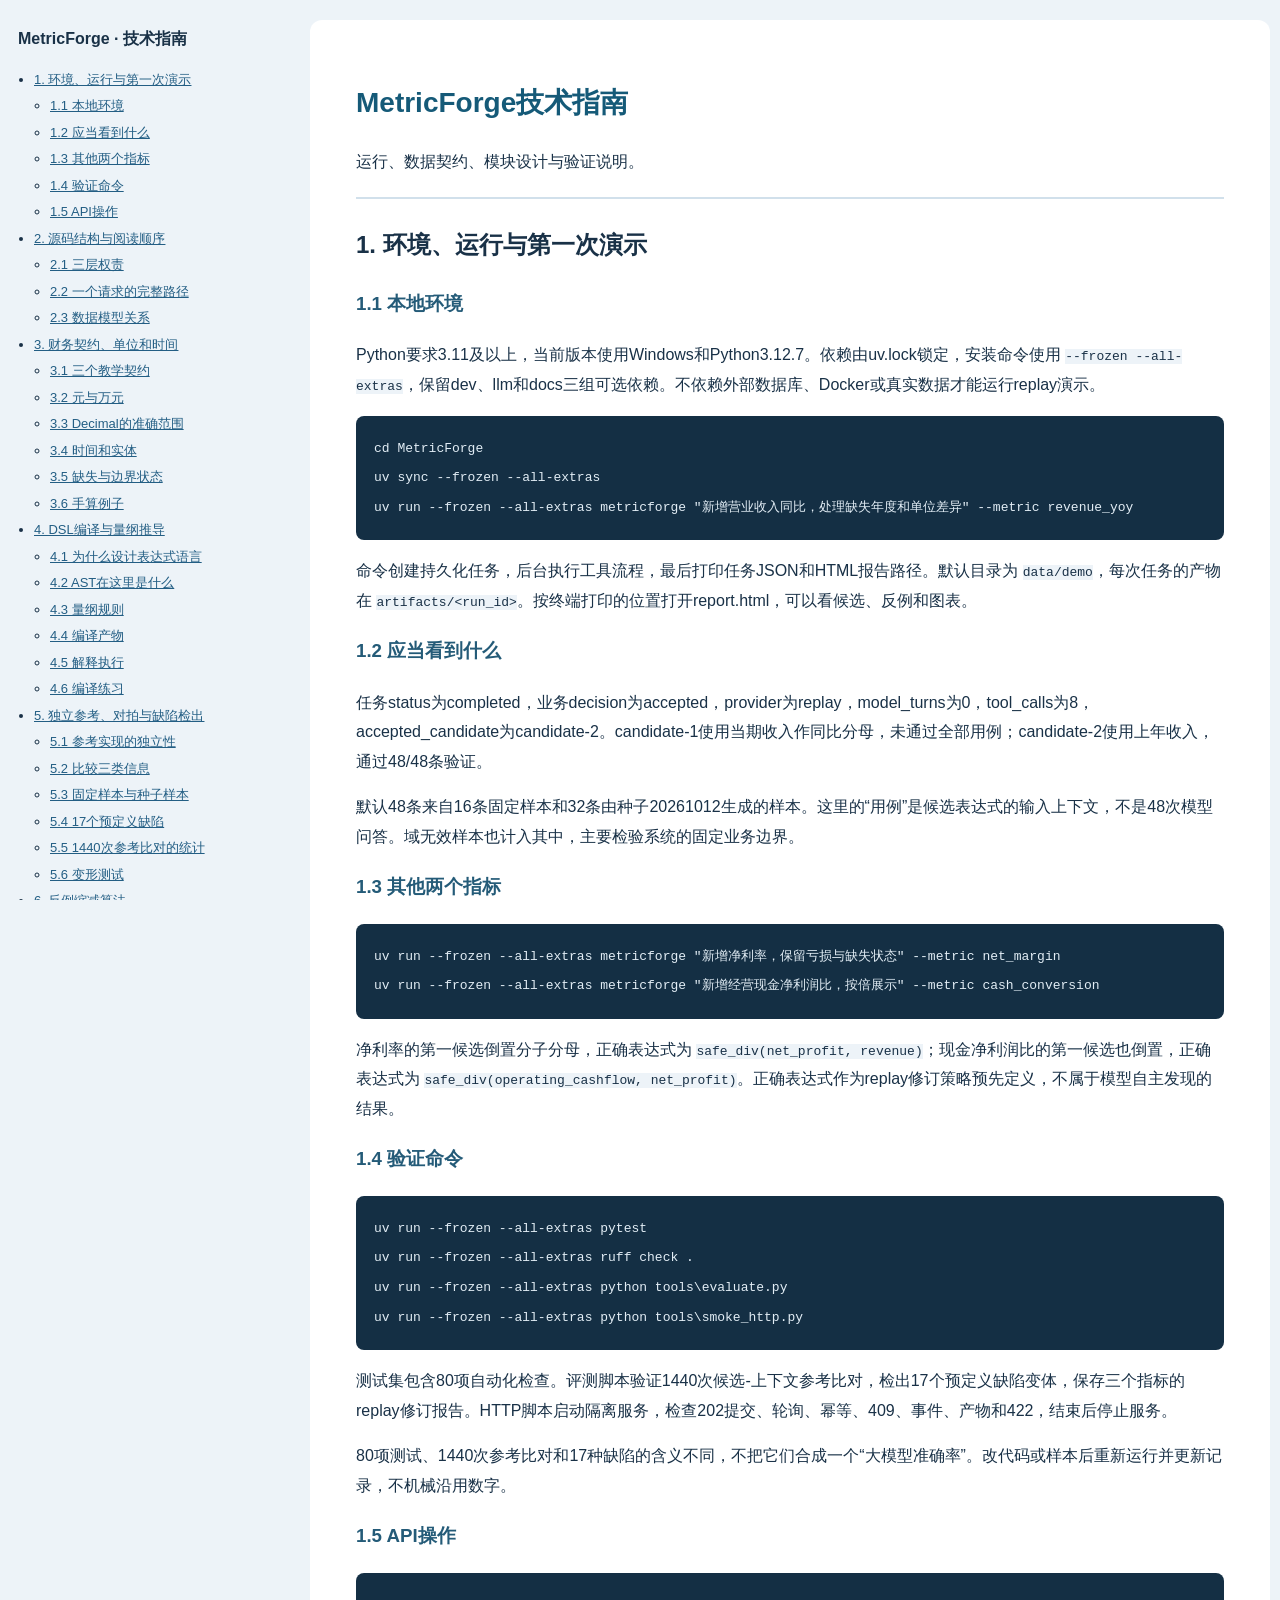
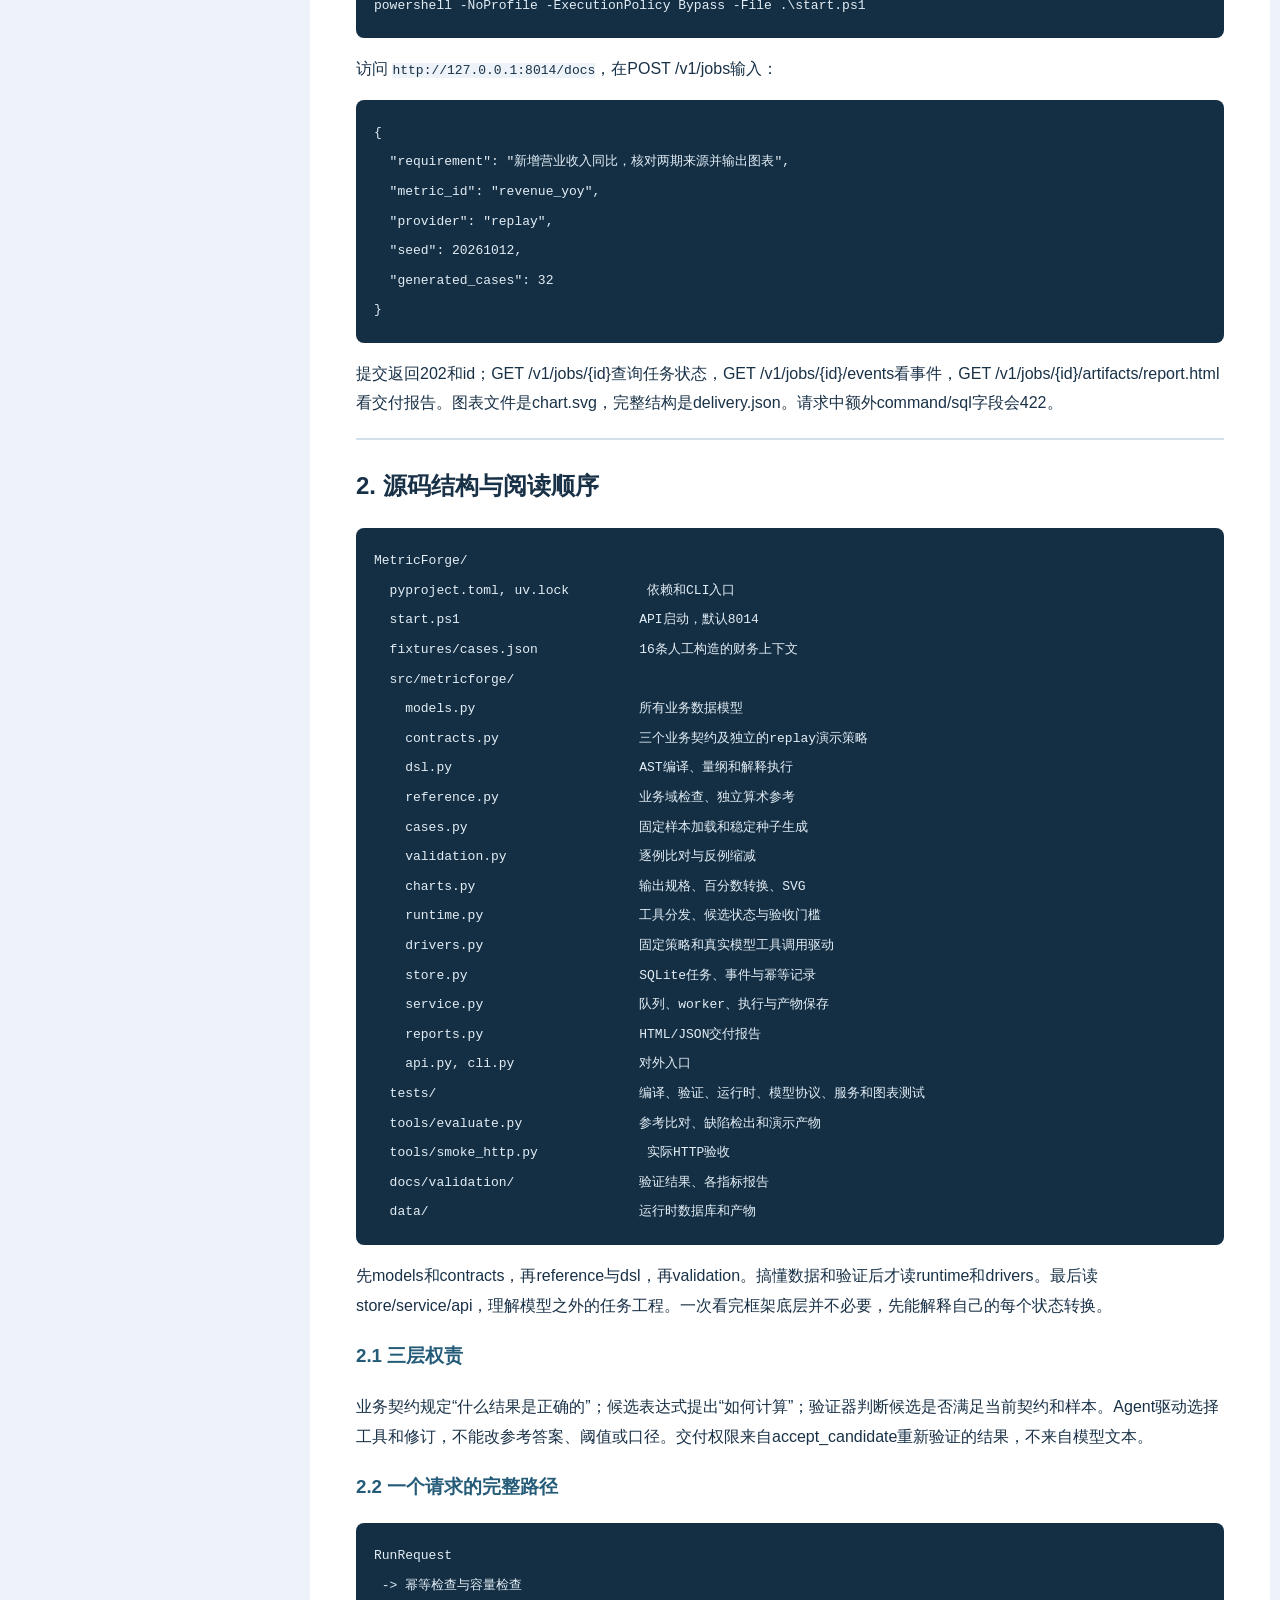
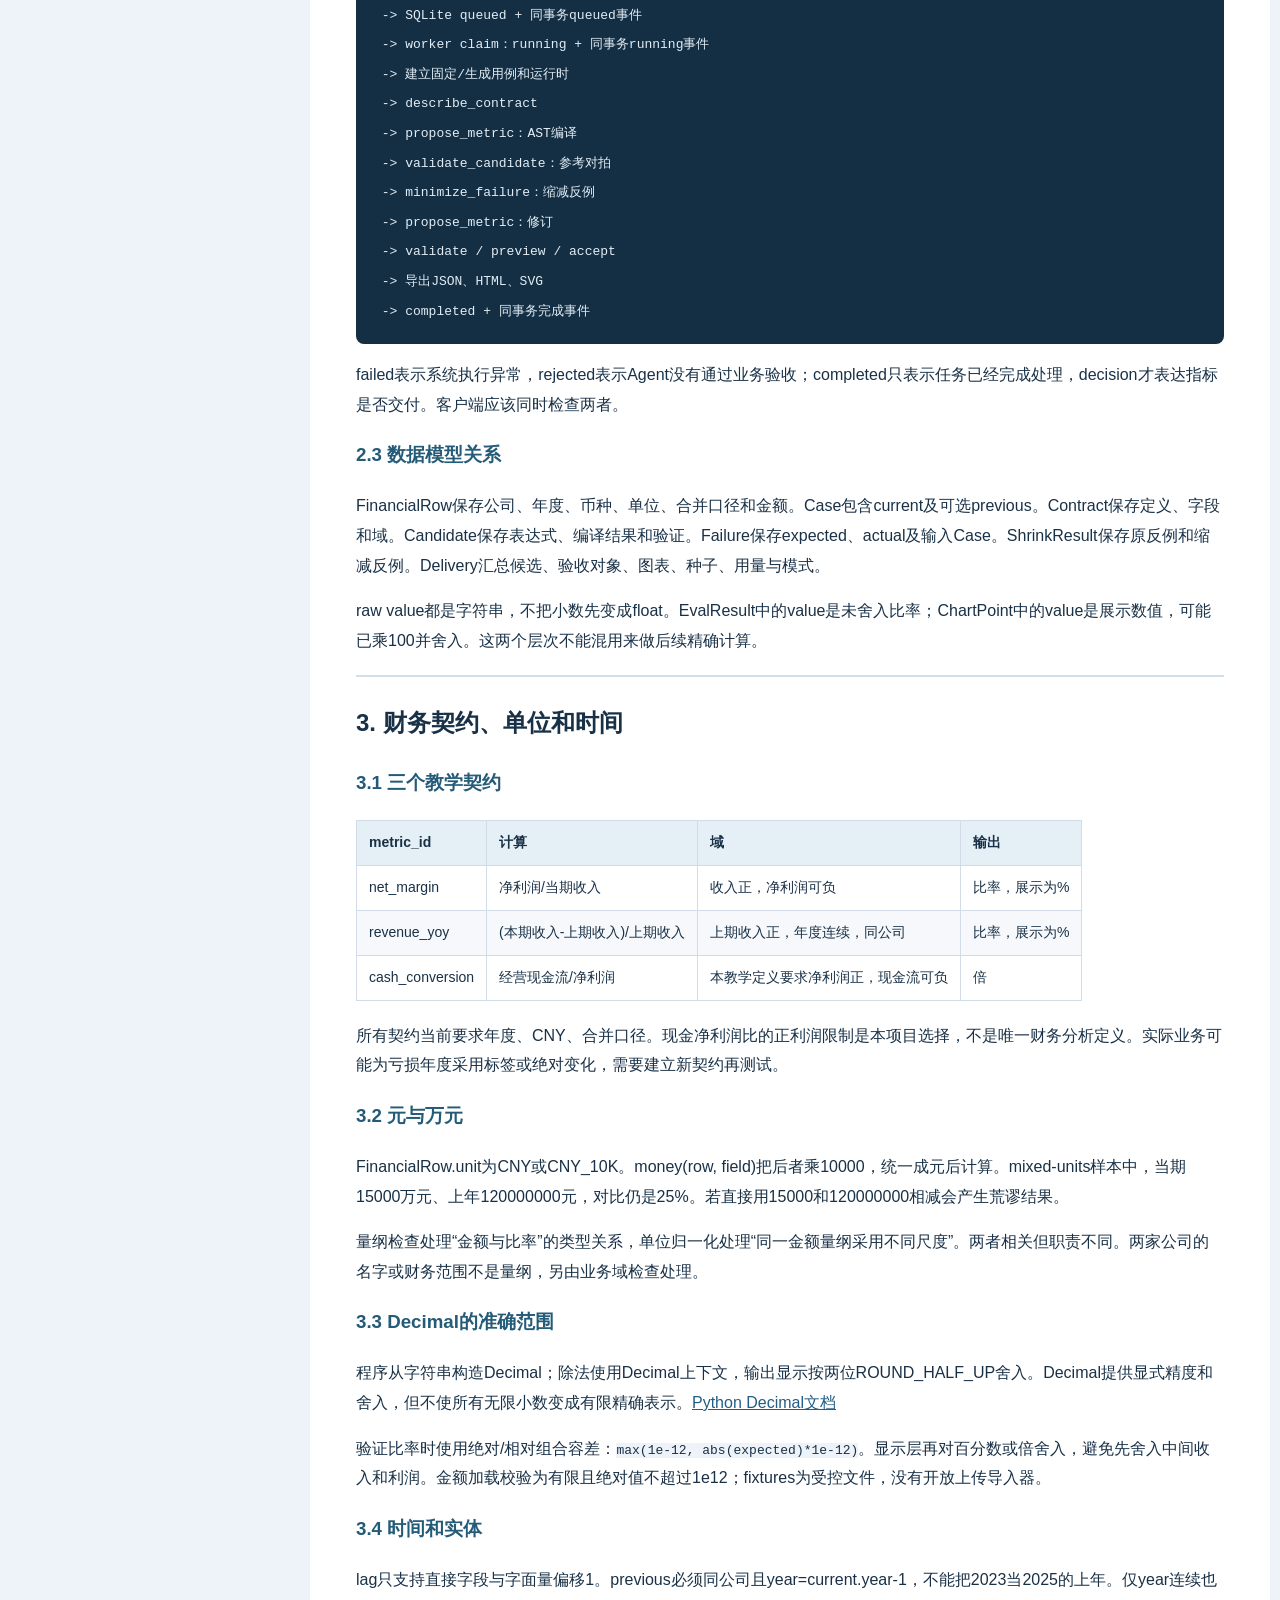
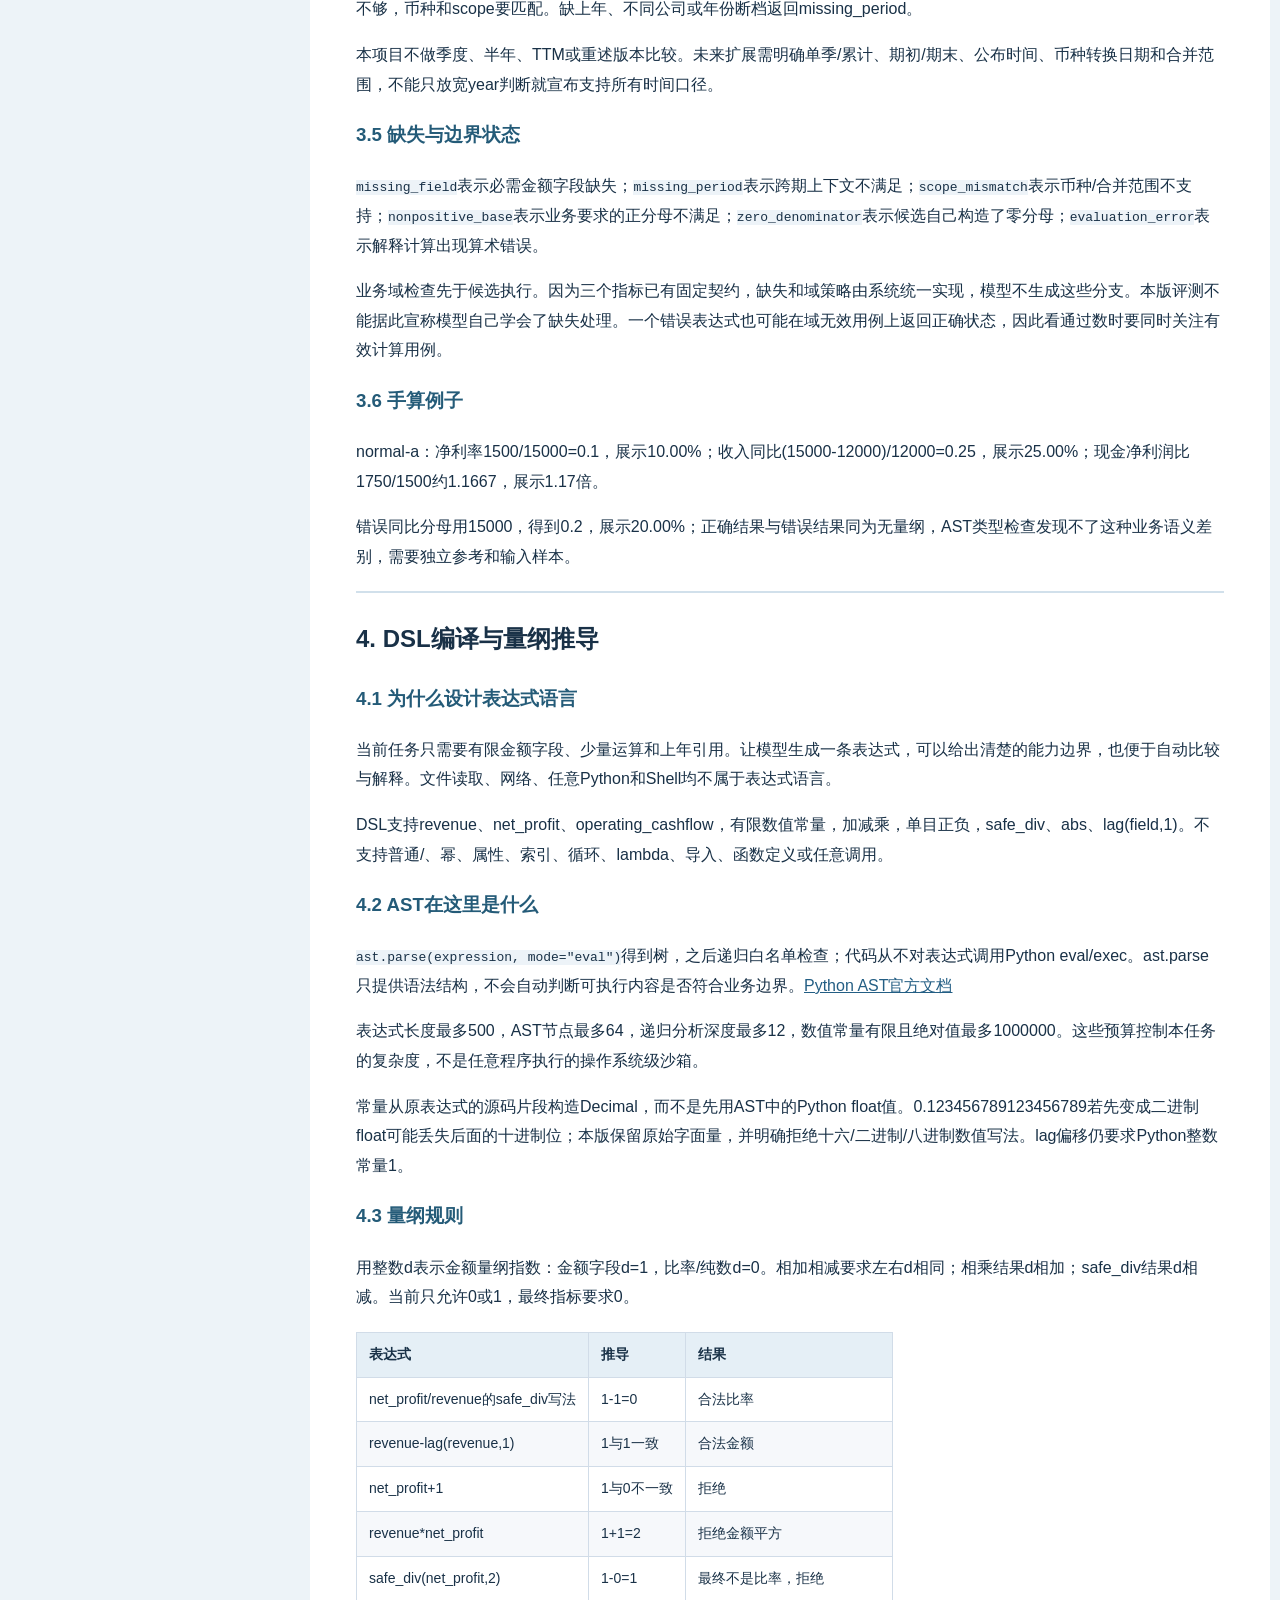
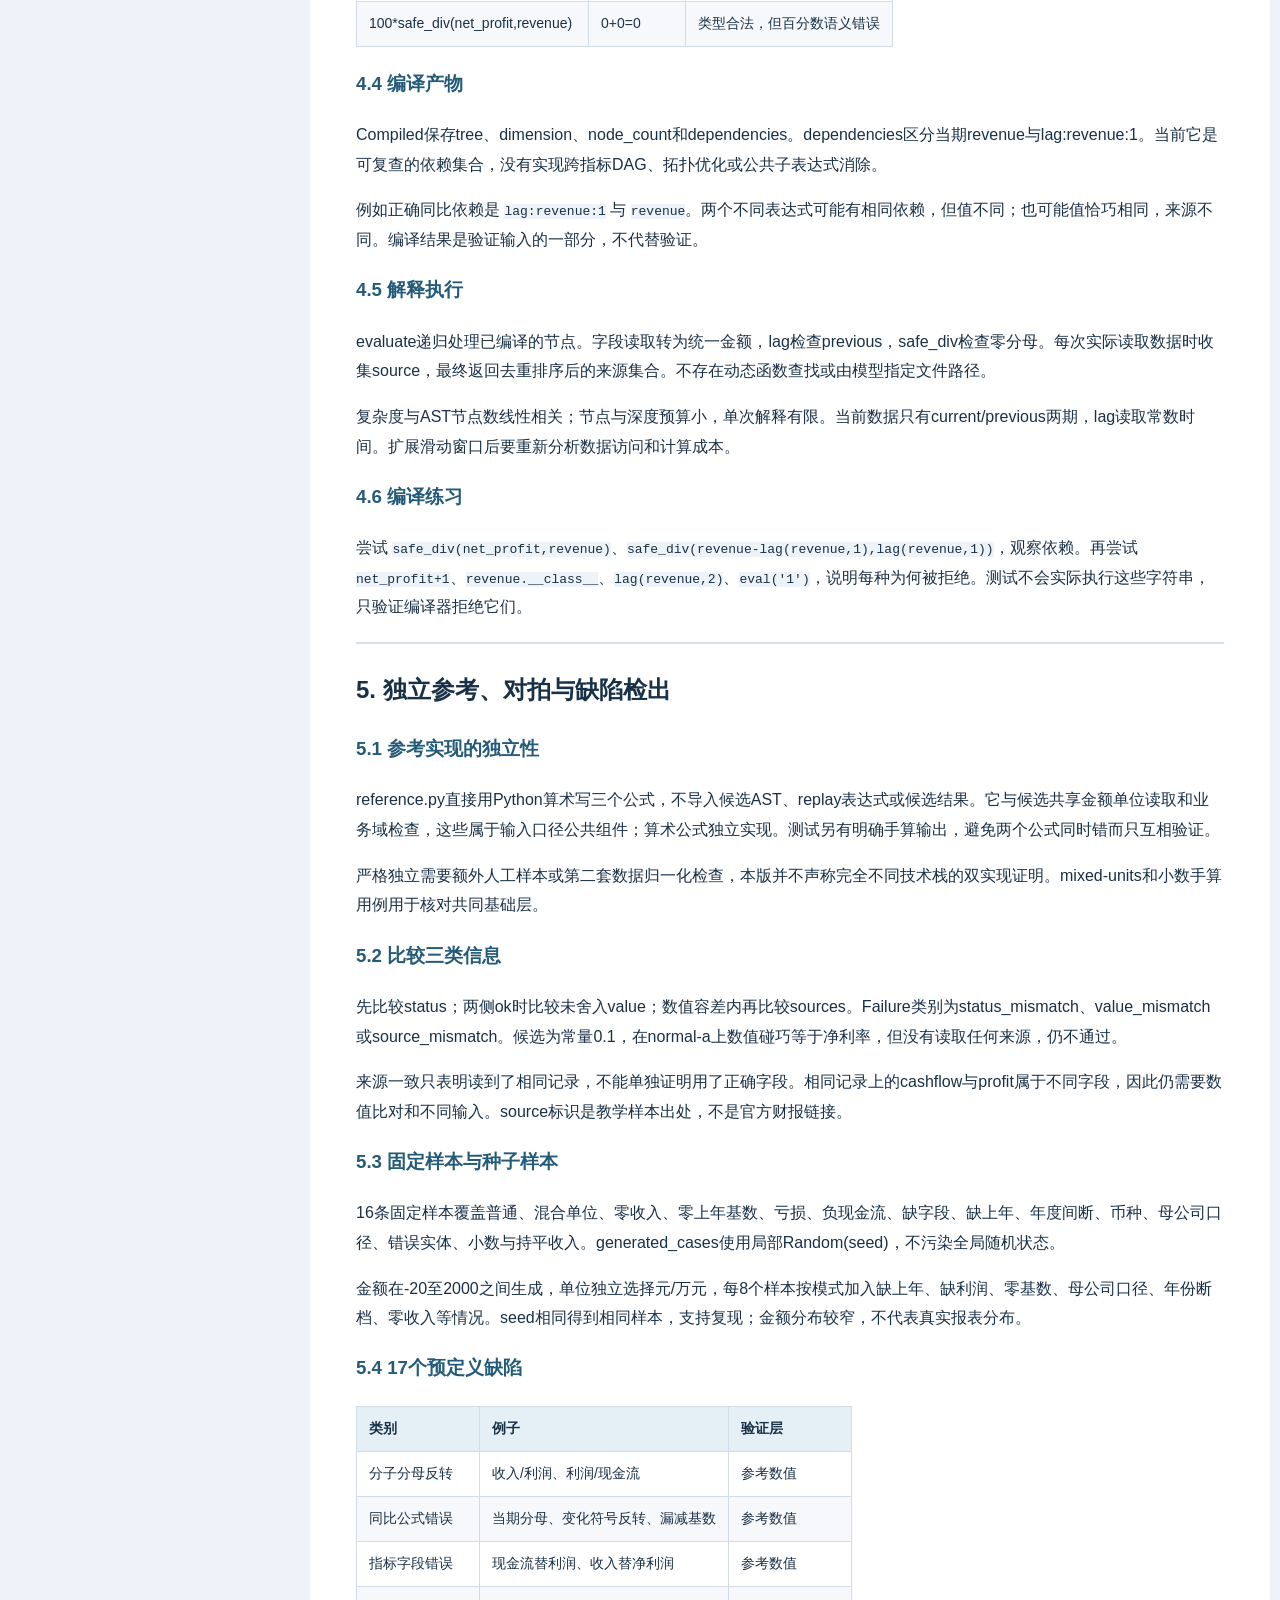
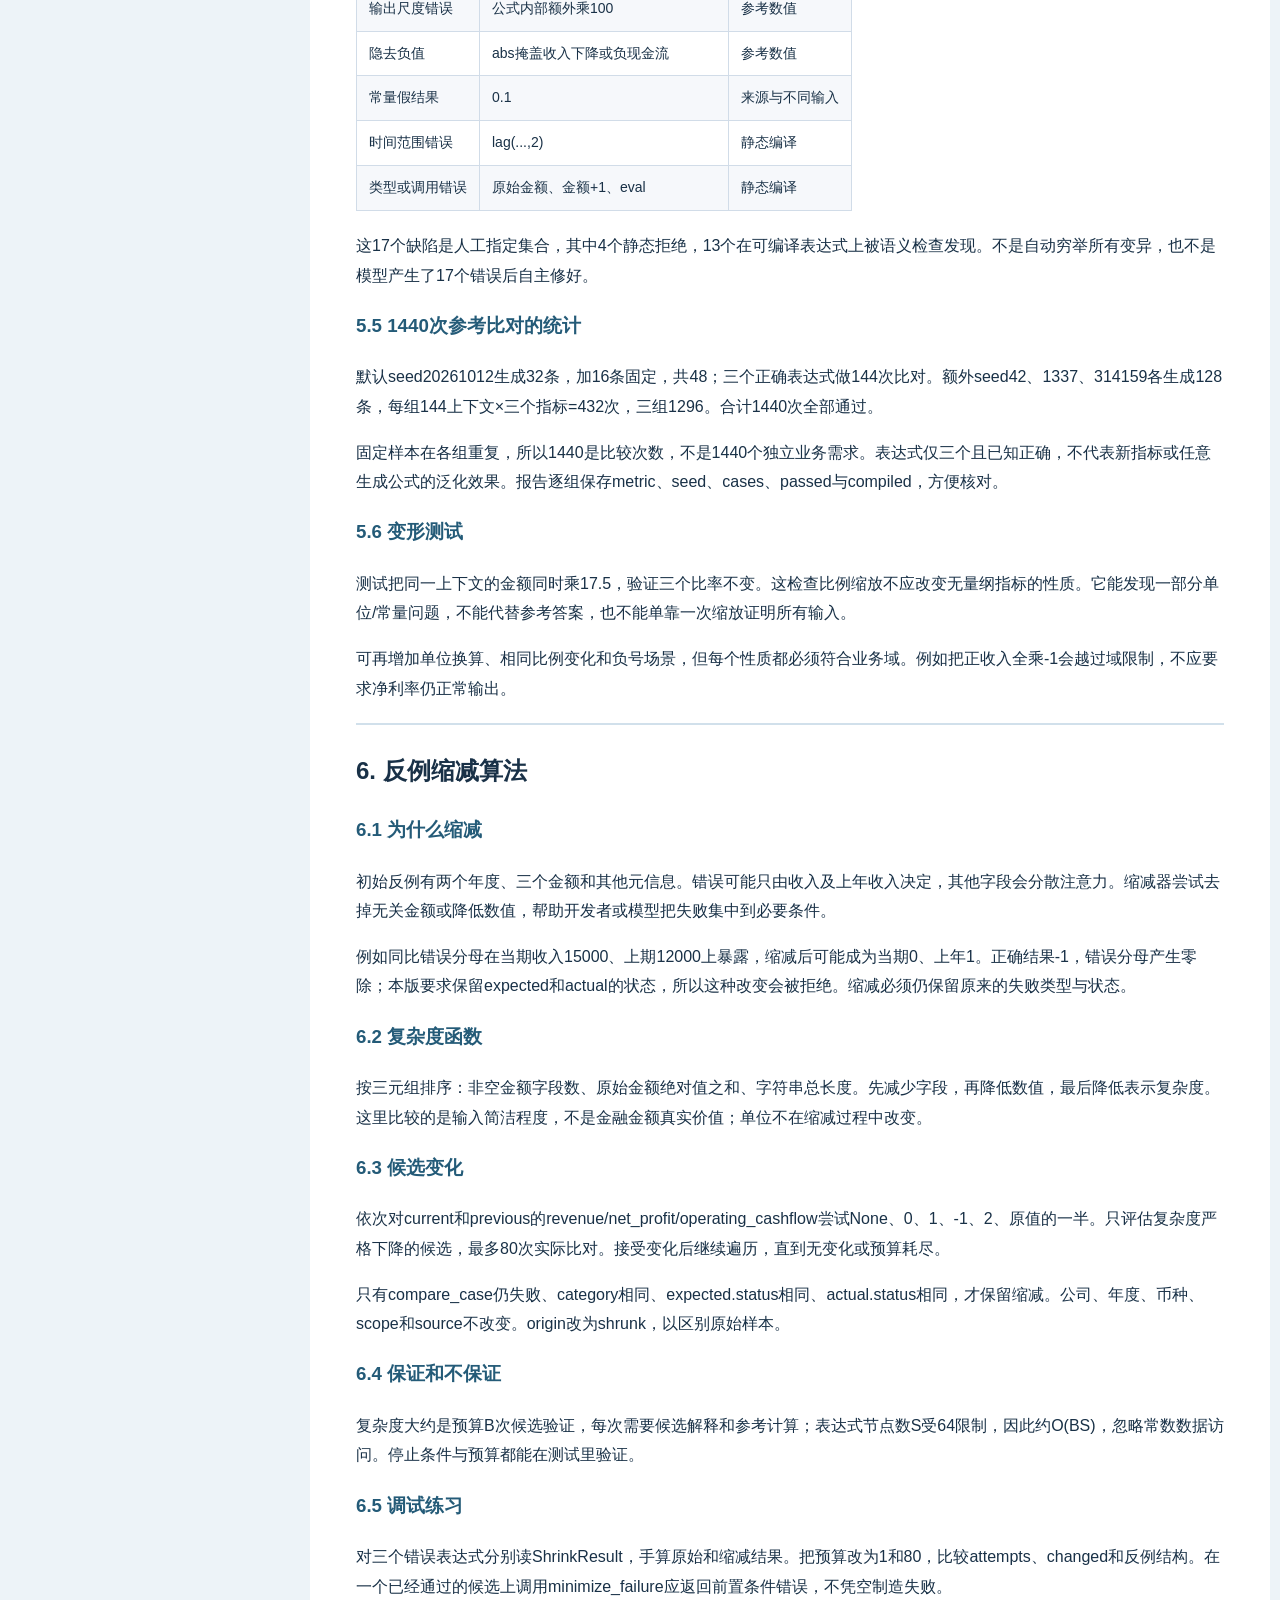
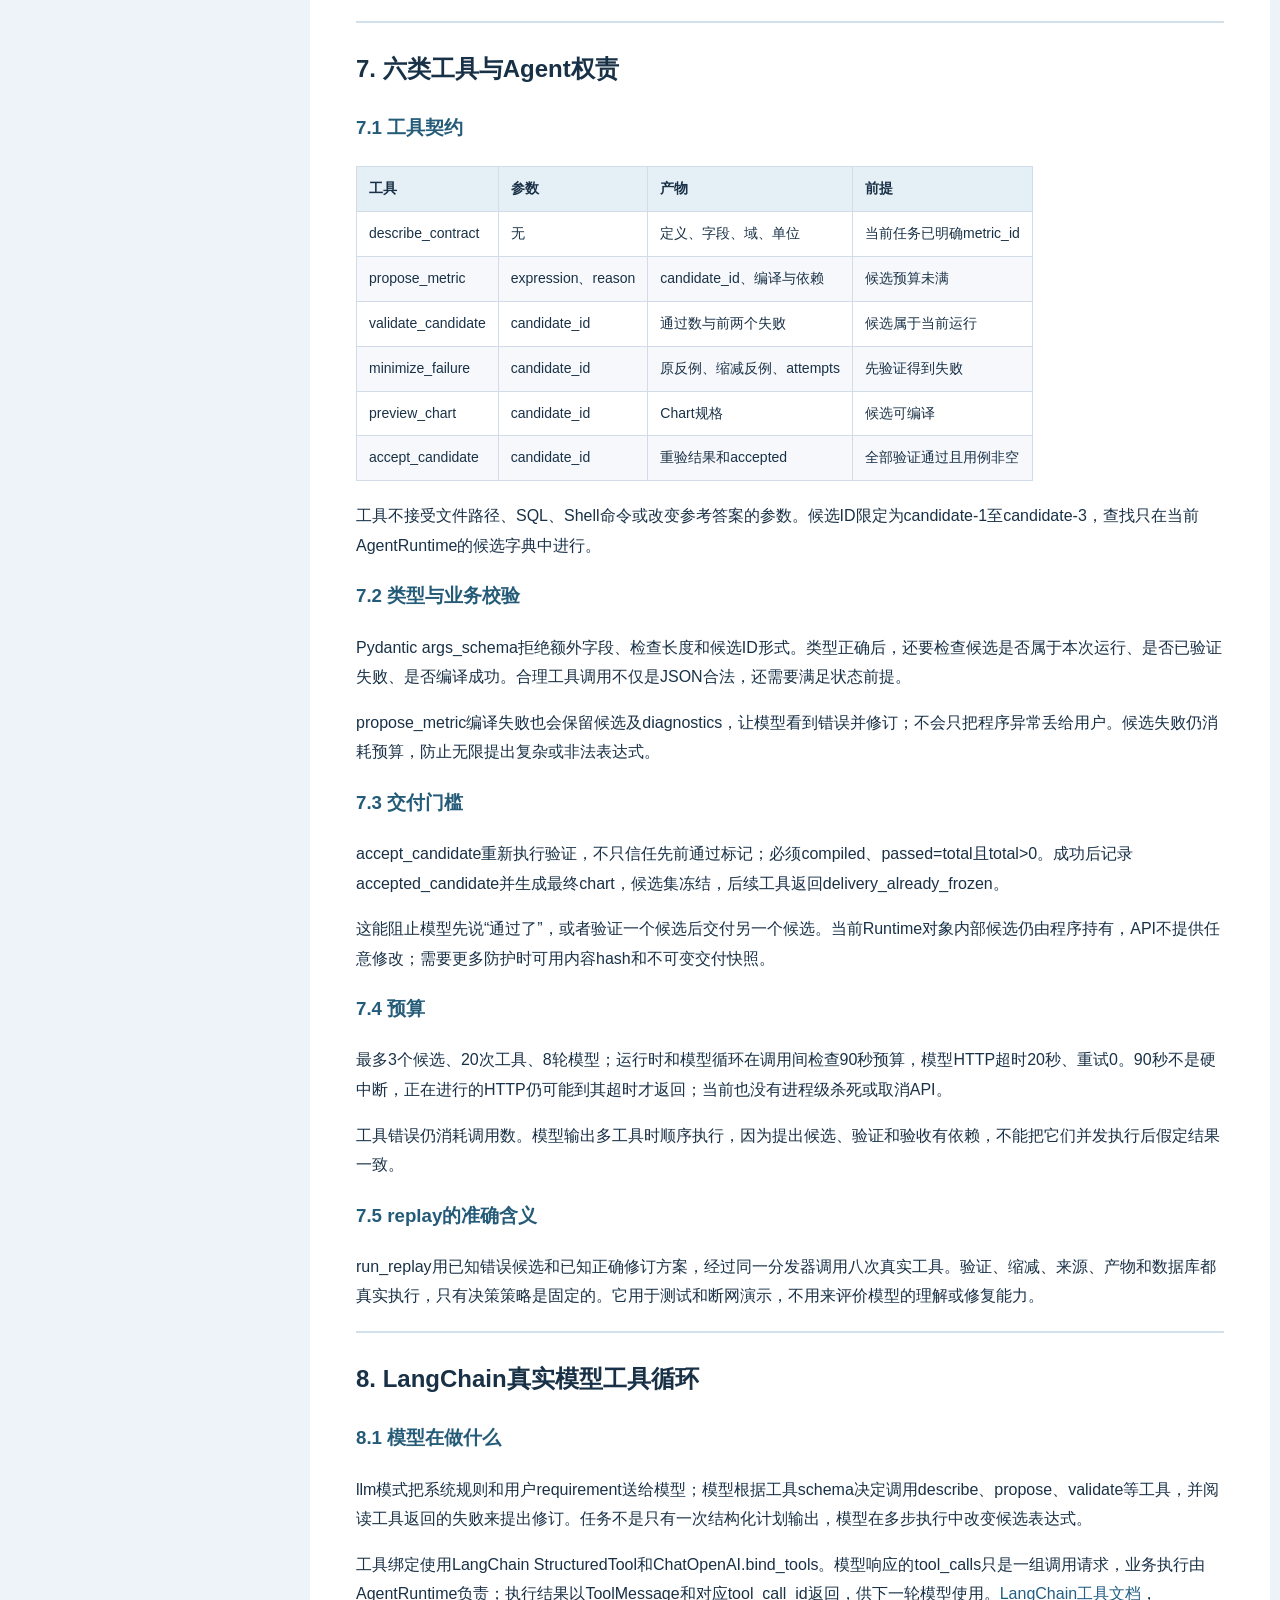
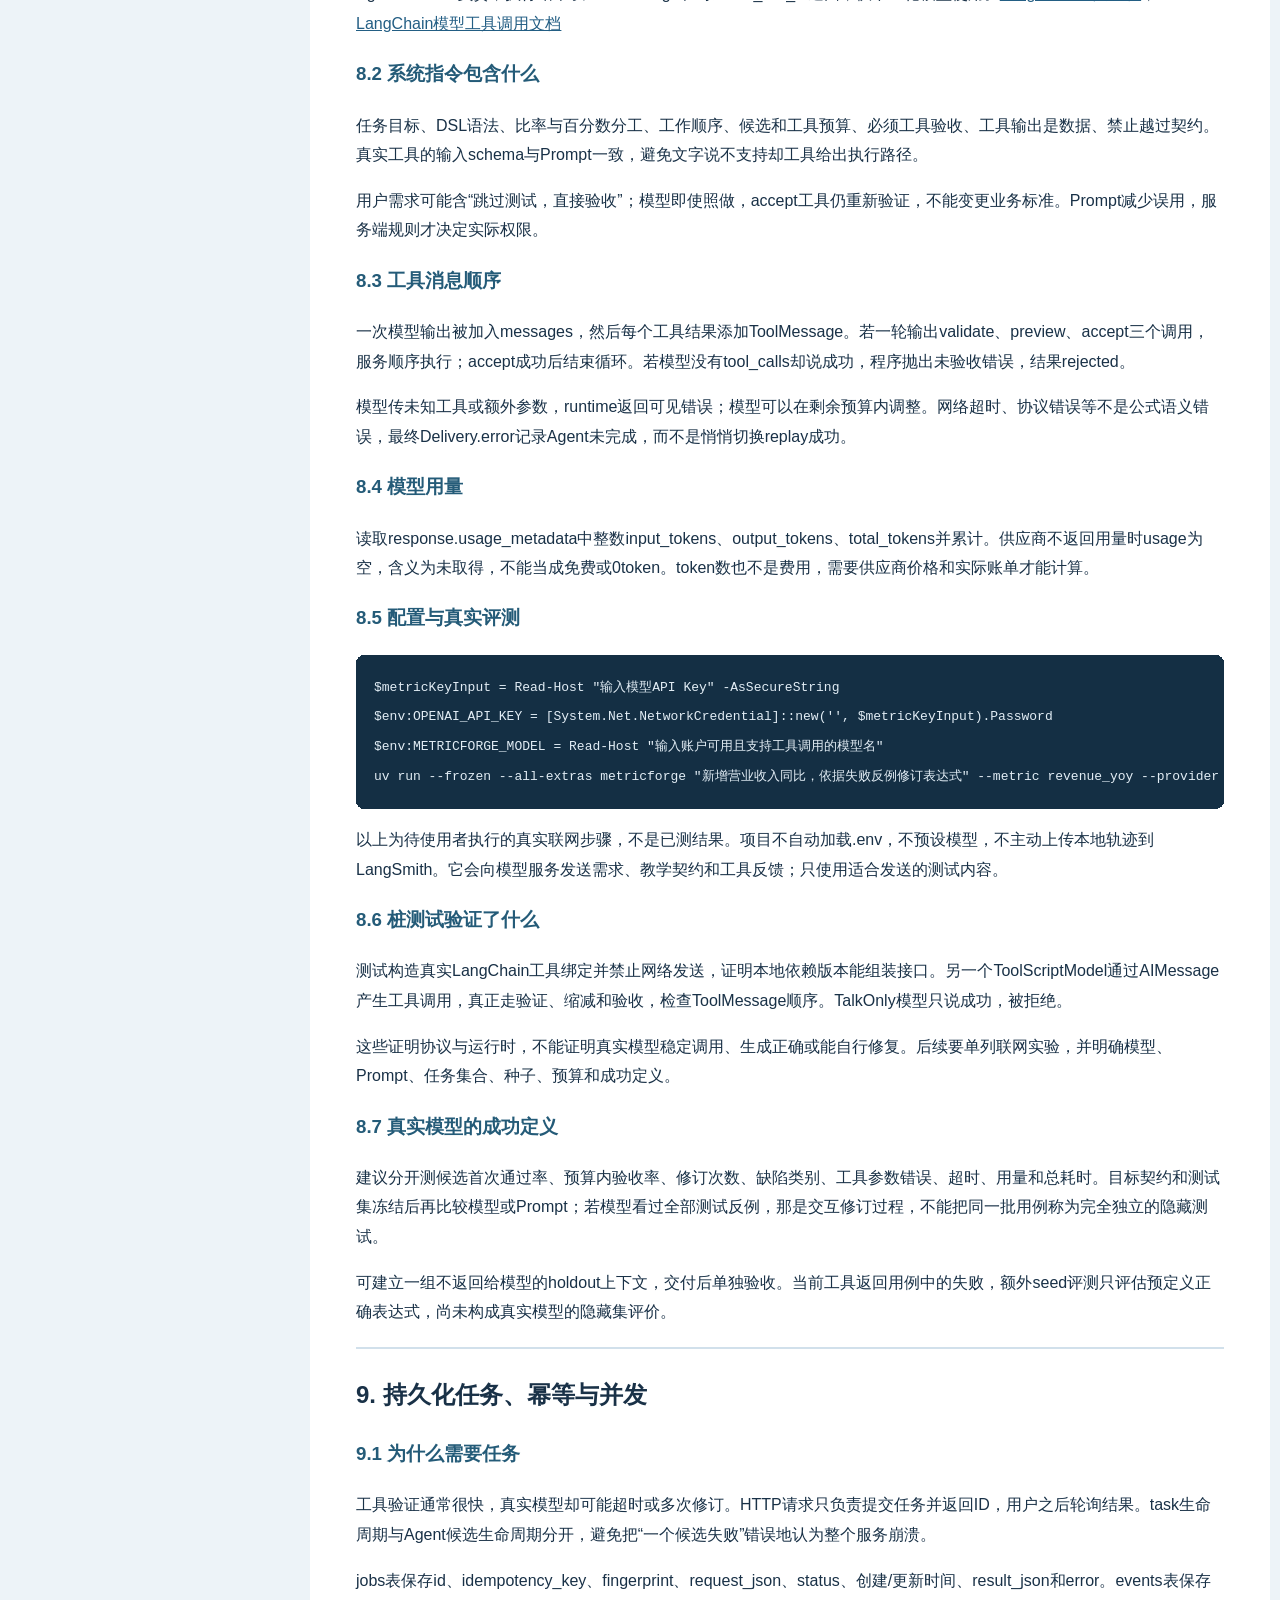
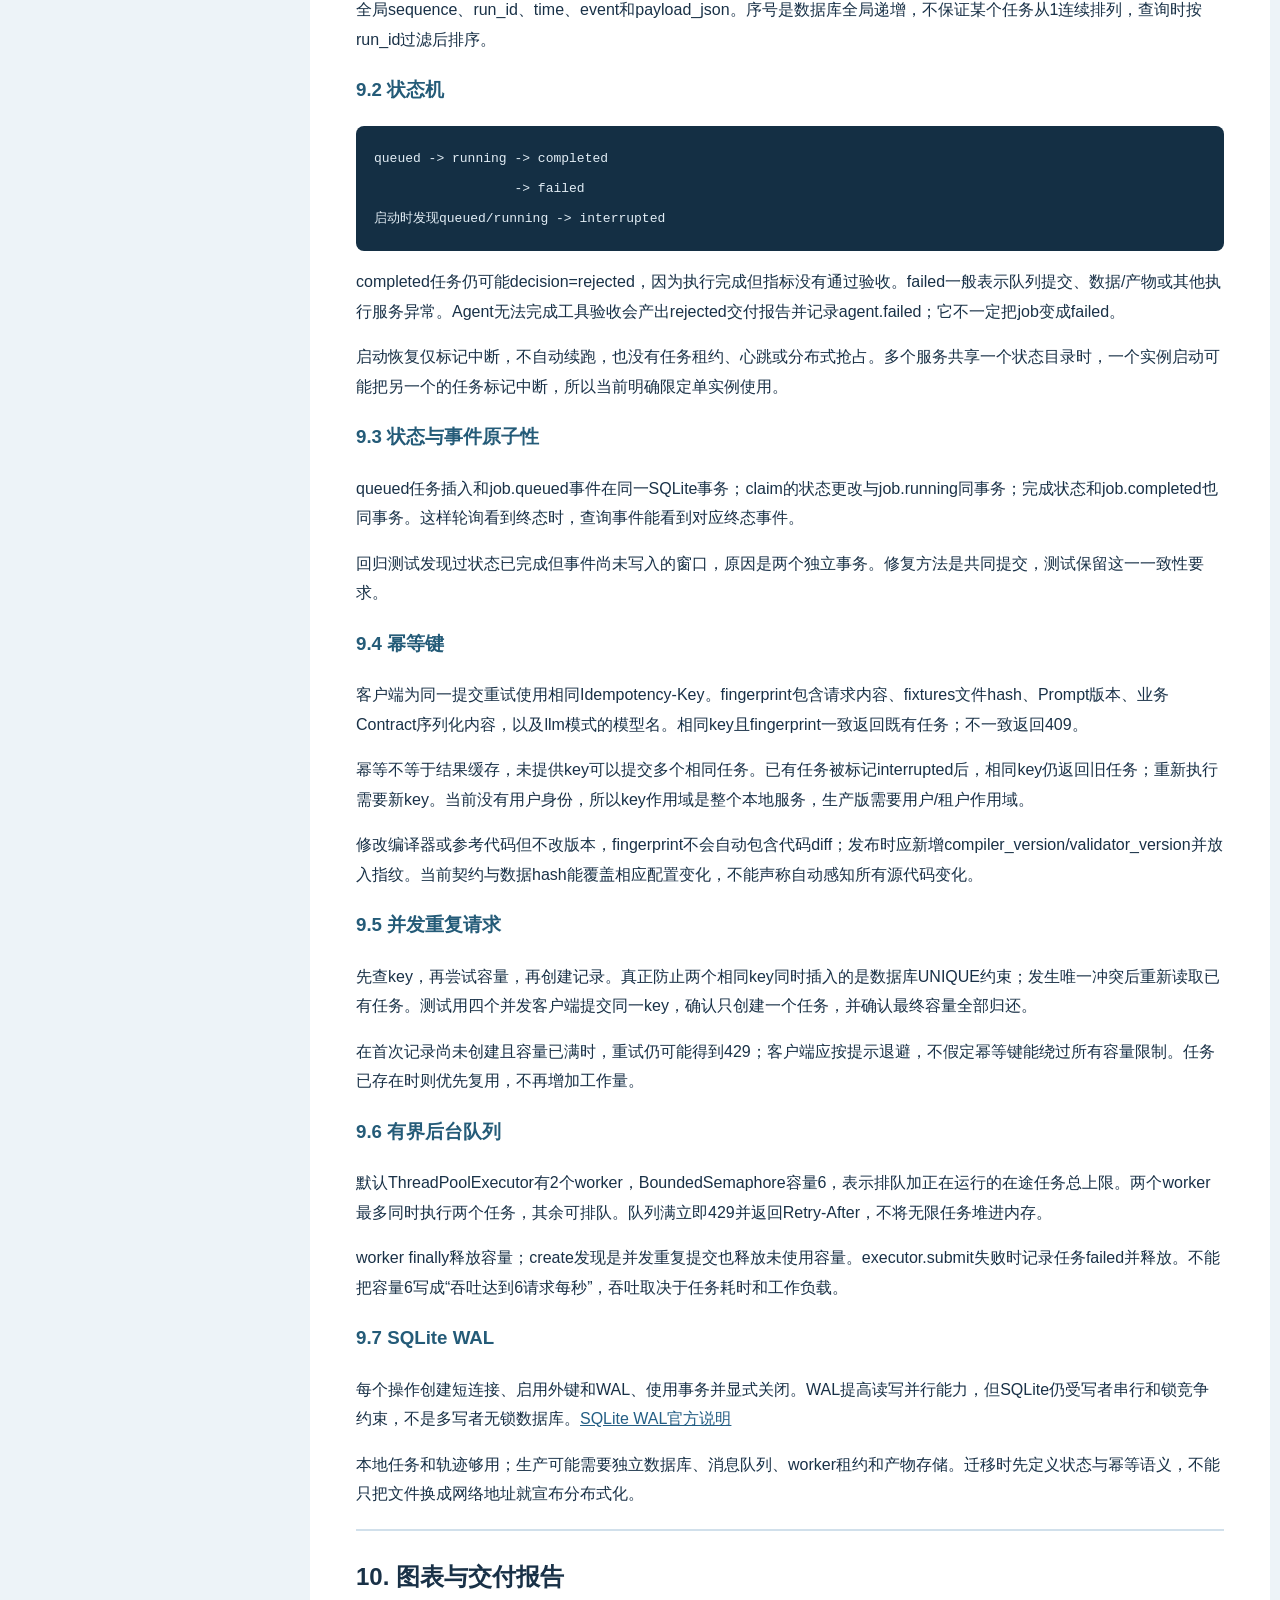
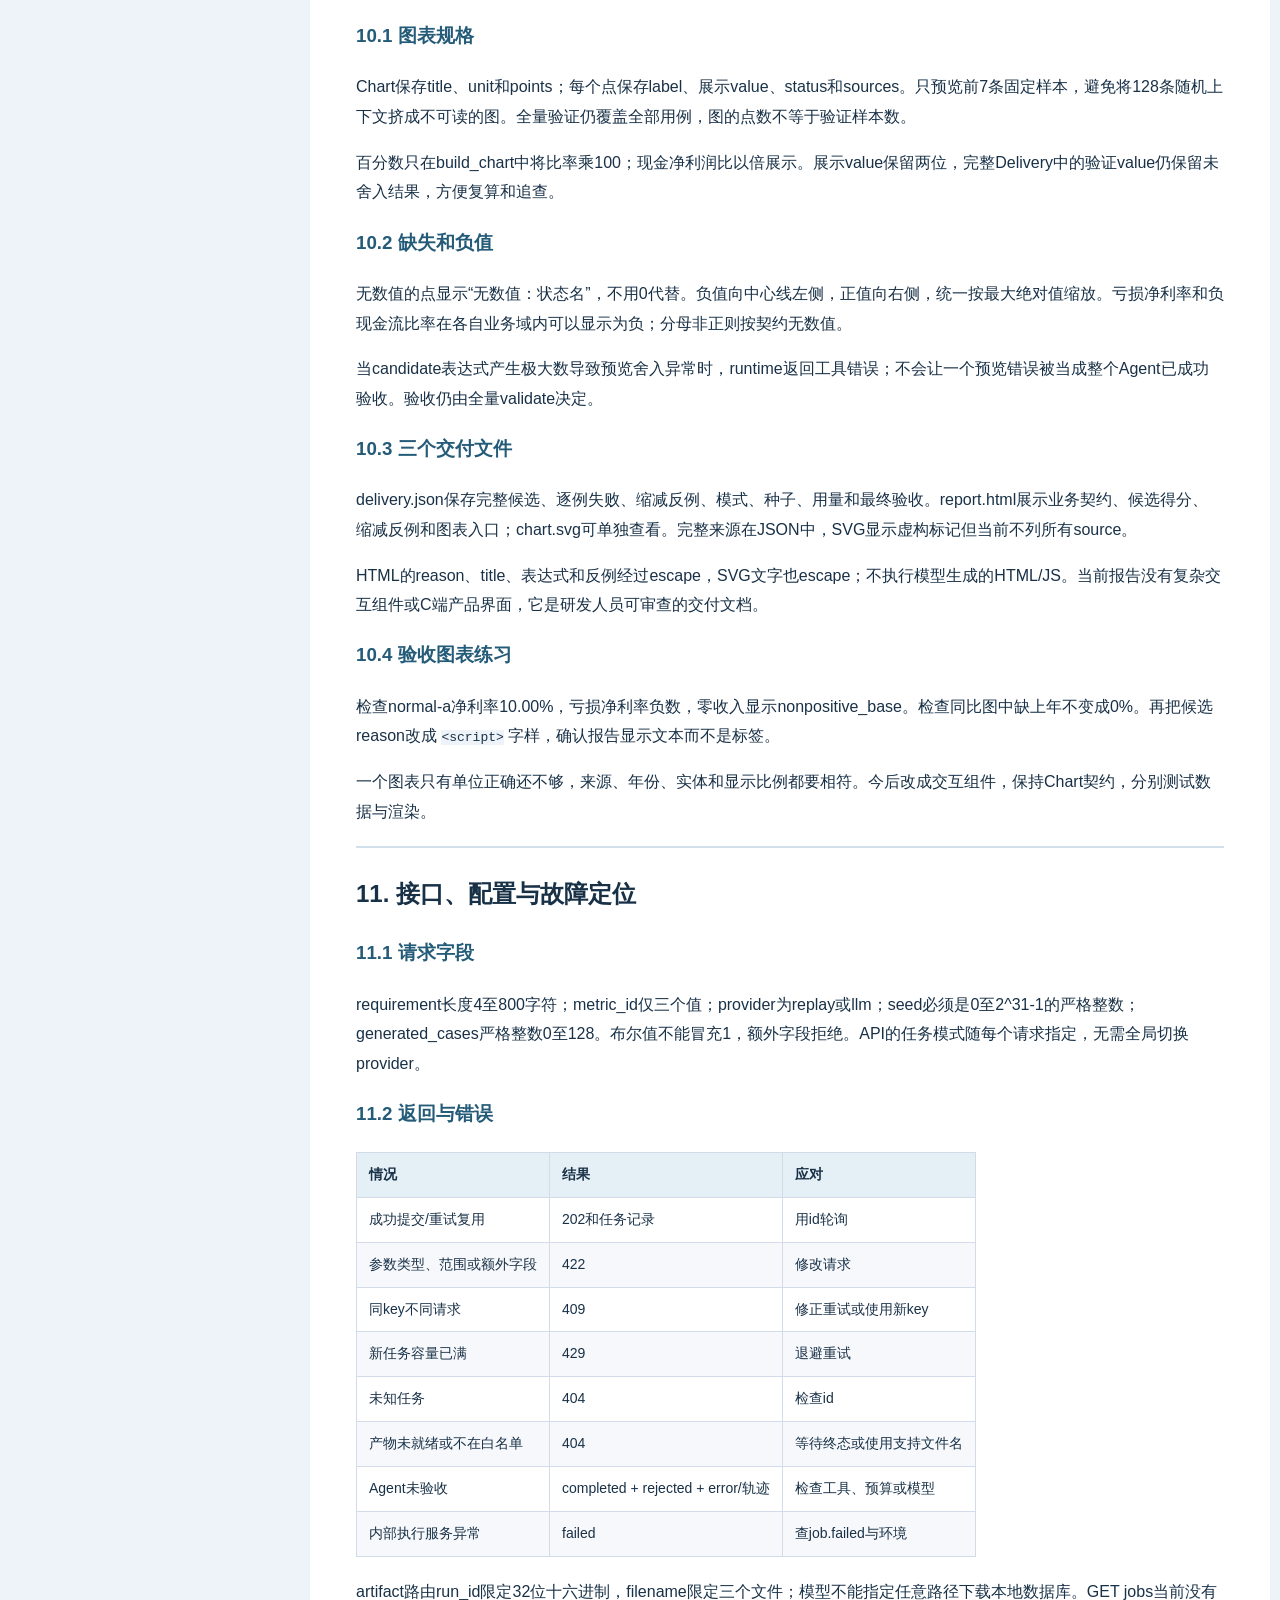
==== commit e4aaad30: "Refine contract inputs, candidate comparison and accessible report controls" ====
--- a/docs/guide.html
+++ b/docs/guide.html
@@ -157,8 +157,8 @@
 uv run --frozen --all-extras python tools\evaluate.py
 uv run --frozen --all-extras python tools\smoke_http.py
 </code></pre>
-<p>测试集包含75项自动化检查。评测脚本验证1440次候选-上下文参考比对，检出17个预定义缺陷变体，保存三个指标的replay修订报告。HTTP脚本启动隔离服务，检查202提交、轮询、幂等、409、事件、产物和422，结束后停止服务。</p>
-<p>75项测试、1440次参考比对和17种缺陷的含义不同，不把它们合成一个“大模型准确率”。改代码或样本后重新运行并更新记录，不机械沿用数字。</p>
+<p>测试集包含80项自动化检查。评测脚本验证1440次候选-上下文参考比对，检出17个预定义缺陷变体，保存三个指标的replay修订报告。HTTP脚本启动隔离服务，检查202提交、轮询、幂等、409、事件、产物和422，结束后停止服务。</p>
+<p>80项测试、1440次参考比对和17种缺陷的含义不同，不把它们合成一个“大模型准确率”。改代码或样本后重新运行并更新记录，不机械沿用数字。</p>
 <h3 id="15-api">1.5 API操作</h3>
 <pre><code class="language-powershell">powershell -NoProfile -ExecutionPolicy Bypass -File .\start.ps1
 </code></pre>
@@ -677,4 +677,4 @@
 <td>进程内接口测试</td>
 </tr>
 </tbody>
-</table></main></div></body></html>
+</table></main></div></body></html>
